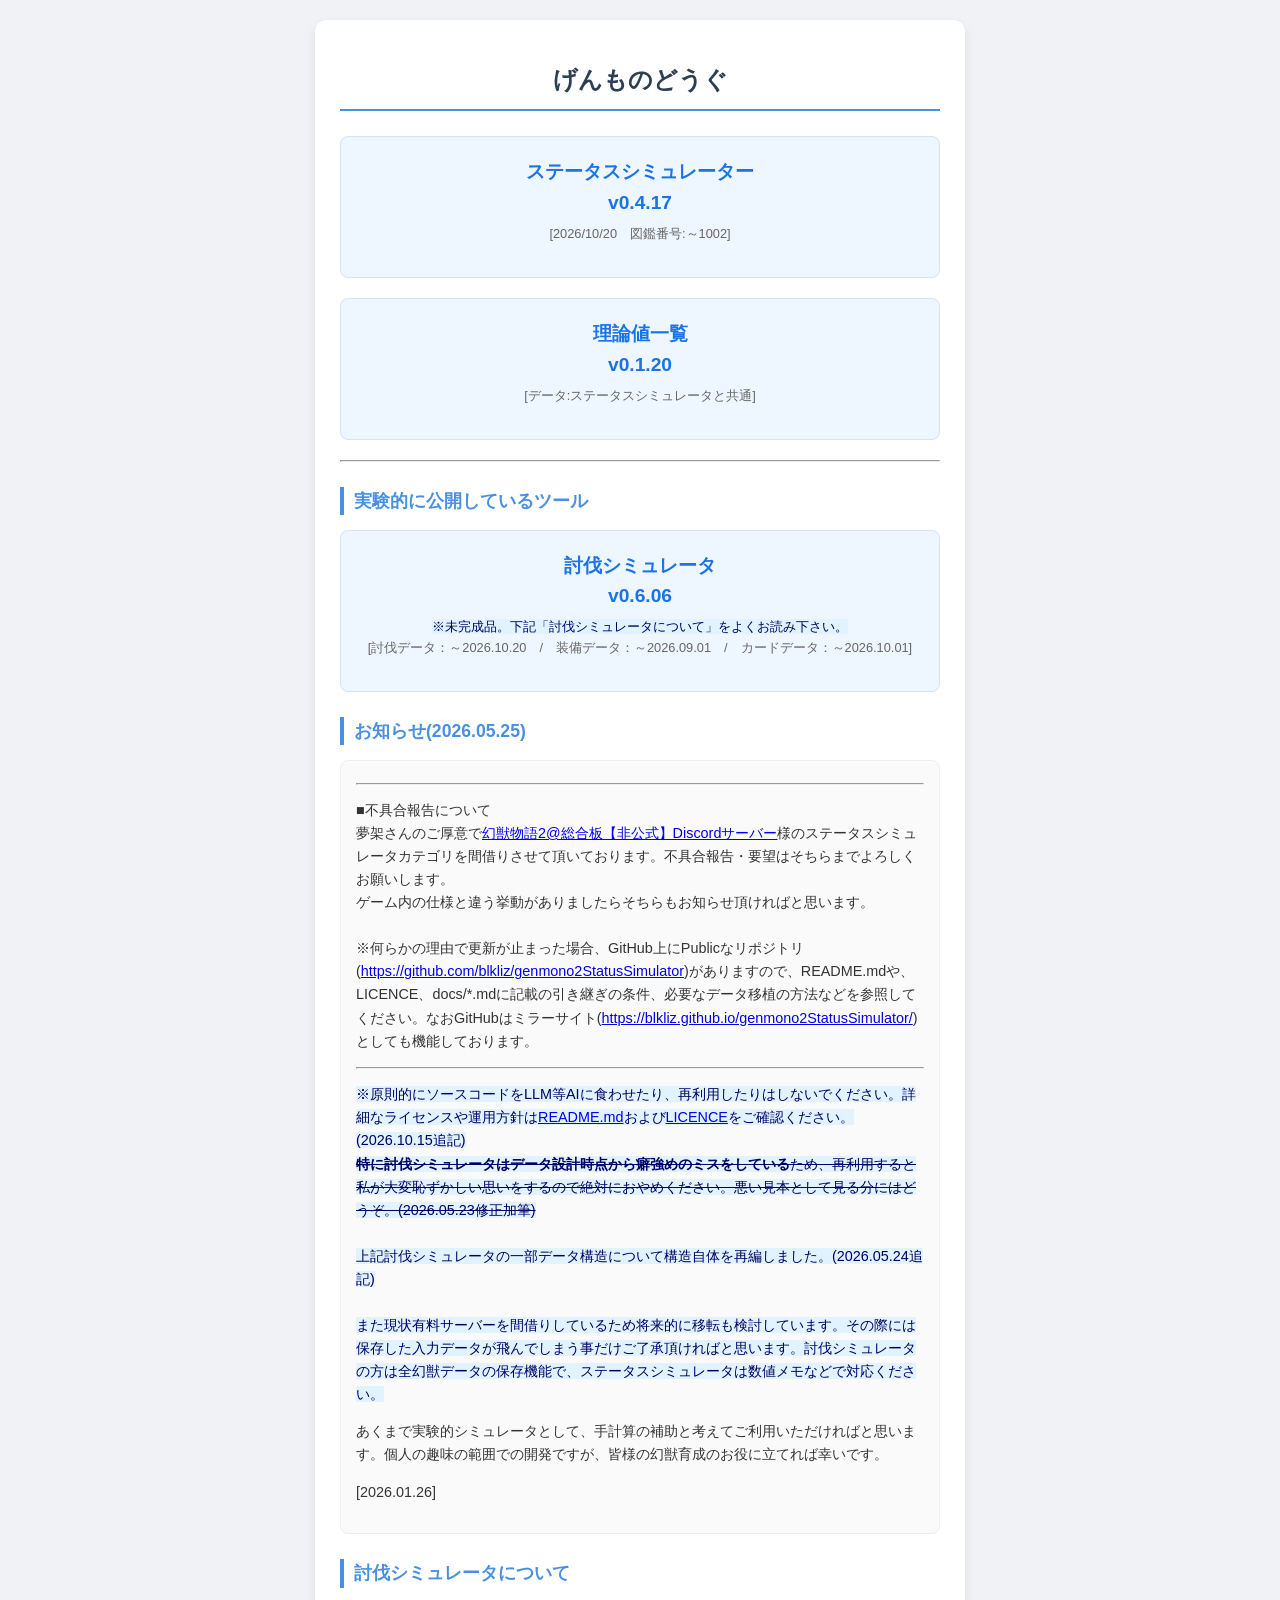
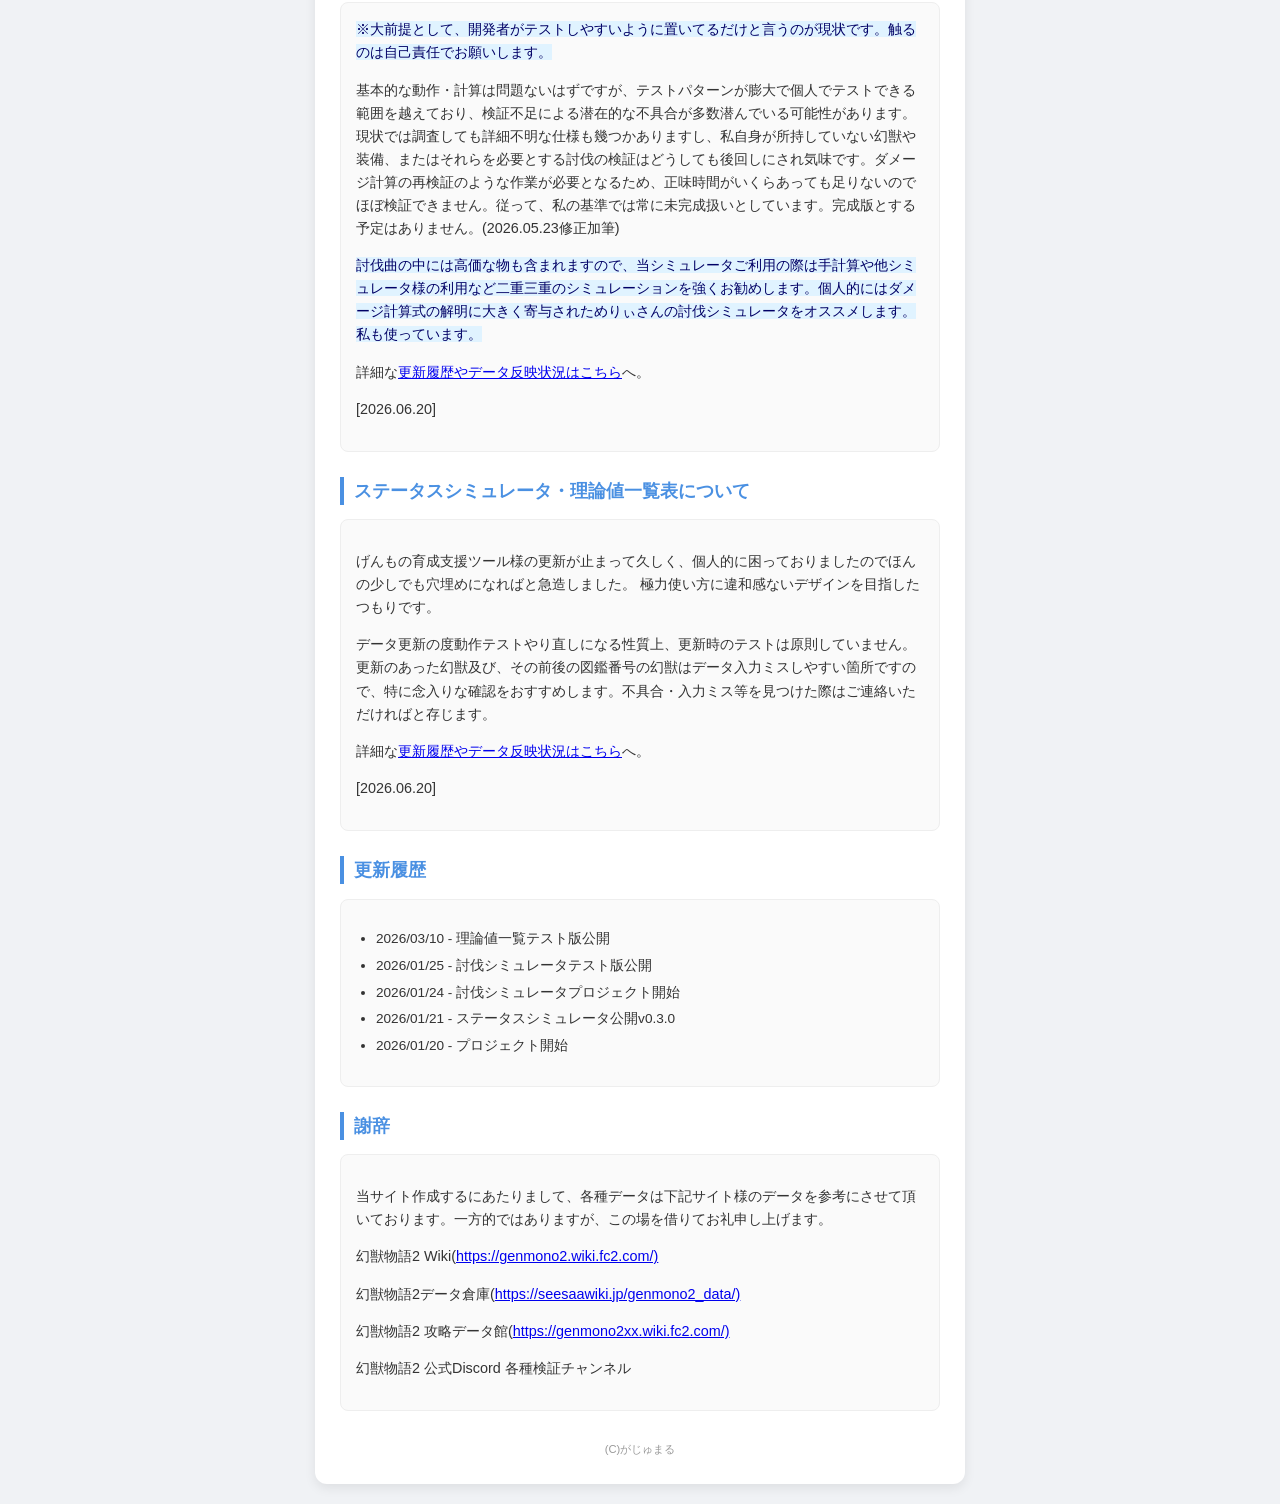
==== index.html @ 9fae09f5 "data: add イベント｢アイ・ノー・ハロウィン｣討伐データ追加" ====
<!DOCTYPE html>
<html lang="ja">
<head>
    <!-- Google tag (gtag.js) -->
<script async src="https://www.googletagmanager.com/gtag/js?id=G-ZKP8FL2ZBC"></script>
<script>
  window.dataLayer = window.dataLayer || [];
  function gtag(){dataLayer.push(arguments);}
  gtag('js', new Date());

  gtag('config', 'G-ZKP8FL2ZBC');
</script>
    <meta charset="UTF-8">
    <meta name="viewport" content="width=device-width, initial-scale=1.0">
    <title>げんものどうぐ</title>
    <style>
        body { font-family: 'Helvetica Neue', Arial, sans-serif; background-color: #f0f2f5; color: #333; margin: 0; padding: 20px; line-height: 1.6; }
        .container { max-width: 600px; margin: 0 auto; background: white; padding: 25px; border-radius: 12px; box-shadow: 0 4px 12px rgba(0,0,0,0.08); }
        h1 { font-size: 1.5rem; color: #2c3e50; text-align: center; margin-bottom: 25px; border-bottom: 2px solid #4a90e2; padding-bottom: 10px; }
        h2 { font-size: 1.1rem; color: #4a90e2; margin-top: 25px; border-left: 4px solid #4a90e2; padding-left: 10px; }
        
        .nav-card { background: #eef6ff; padding: 20px; border-radius: 8px; text-align: center; margin-bottom: 20px; border: 1px solid #d0e3ff; transition: 0.2s; }
        .nav-card:hover { background: #e1efff; transform: translateY(-2px); }
        .nav-link { font-size: 1.2rem; font-weight: bold; color: #1a73e8; text-decoration: none; display: block; }
        
        .info-box { background: #fafafa; border: 1px solid #eee; border-radius: 8px; padding: 15px; font-size: 0.9rem; margin-bottom: 20px; }
        
        .history-list { font-size: 0.85rem; padding-left: 20px; }
        .history-list li { margin-bottom: 5px; }

        table { width: 100%; border-collapse: collapse; font-size: 0.85rem; margin-top: 10px; }
        th, td { border: 1px solid #eee; padding: 8px; text-align: left; }
        th { background: #f8f9fa; }
        .status-badge { padding: 2px 6px; border-radius: 4px; font-size: 0.75rem; font-weight: bold; }
        .status-fixed { background: #e3f2fd; color: #1976d2; } /* 対応済 */
        .status-pending { background: #fff3e0; color: #ef6c00; } /* 未対応 */
        .status-warning { background: #e0f3ff; color: #000066; } /* 未対応 */


        footer { text-align: center; margin-top: 30px; font-size: 0.7rem; color: #999; }
    </style>


<!--
<script async src="https://pagead2.googlesyndication.com/pagead/js/adsbygoogle.js?client=ca-pub-4160264912778548"
     crossorigin="anonymous"></script>
-->
</head>
<body>

<div class="container">
    <h1>げんものどうぐ</h1>

    <div class="nav-card">
        <a href="StatusSimulator.html" class="nav-link">ステータスシミュレーター<br>v0.4.17</a>
        <p style="font-size: 0.8rem; color: #666; margin-top: 5px;">[2026/10/20　図鑑番号:～1002]</p>
    </div>


    <div class="nav-card">
        <a href="TheoryValues.html" class="nav-link">理論値一覧<br>v0.1.20</a>
        <p style="font-size: 0.8rem; color: #666; margin-top: 5px;">[データ:ステータスシミュレータと共通]</p>
    </div>

    <HR>
    <h2>実験的に公開しているツール</h2>

    <div class="nav-card">
        <a href="battle_Simulator.htm" class="nav-link">討伐シミュレータ<BR>v0.6.06</a>
        <p style="font-size: 0.8rem; color: #666; margin-top: 5px;"><span class="status-warning">※未完成品。下記「討伐シミュレータについて」をよくお読み下さい。</span>
<br>[討伐データ：～2026.10.20　/　装備データ：～2026.09.01　/　カードデータ：～2026.10.01]
</p>
    </div>

    <h2>お知らせ(2026.05.25)</h2>
    <div class="info-box">

<HR>
<p>■不具合報告について<BR>夢架さんのご厚意で<a href="https://discord.com/channels/981723755749453844/1464109122990641204">幻獣物語2@総合板【非公式】Discordサーバー</a>様のステータスシミュレータカテゴリを間借りさせて頂いております。不具合報告・要望はそちらまでよろしくお願いします。<br>
ゲーム内の仕様と違う挙動がありましたらそちらもお知らせ頂ければと思います。<br><br>
※何らかの理由で更新が止まった場合、GitHub上にPublicなリポジトリ(<a href="https://github.com/blkliz/genmono2StatusSimulator">https://github.com/blkliz/genmono2StatusSimulator</a>)がありますので、README.mdや、LICENCE、docs/*.mdに記載の引き継ぎの条件、必要なデータ移植の方法などを参照してください。なおGitHubはミラーサイト(<a href="https://blkliz.github.io/genmono2StatusSimulator/">https://blkliz.github.io/genmono2StatusSimulator/</a>)としても機能しております。
</p>
<HR>
<p><span class="status-warning">※原則的にソースコードをLLM等AIに食わせたり、再利用したりはしないでください。詳細なライセンスや運用方針は<a href="https://github.com/blkliz/genmono2StatusSimulator/blob/main/README.md">README.md</a>および<a href="https://github.com/blkliz/genmono2StatusSimulator/blob/main/LICENCE">LICENCE</a>をご確認ください。(2026.10.15追記)<br>
<s><B>特に討伐シミュレータはデータ設計時点から癖強めのミスをしている</B>ため、再利用すると私が大変恥ずかしい思いをするので絶対におやめください。悪い見本として見る分にはどうぞ。(2026.05.23修正加筆)</s><br><br>
上記討伐シミュレータの一部データ構造について構造自体を再編しました。(2026.05.24追記)<br><br>

<!--<s>また申し訳ないついでにそのうち広告も表示されるかもしれません。邪魔なようであれば極力小さくしたり追いやったりしてみますのでご容赦ください。</s><span class="status-warning">プレビューしたところ思った以上に広告が邪魔過ぎだったので、広告を出さない方向で運用できるようにしますが、-->また現状有料サーバーを間借りしているため将来的に移転も検討しています。その際には保存した入力データが飛んでしまう事だけご了承頂ければと思います。討伐シミュレータの方は全幻獣データの保存機能で、ステータスシミュレータは数値メモなどで対応ください。</span></p>
<p>
あくまで実験的シミュレータとして、手計算の補助と考えてご利用いただければと思います。個人の趣味の範囲での開発ですが、皆様の幻獣育成のお役に立てれば幸いです。</p>
<p>[2026.01.26]</p>
    </div>

    <h2>討伐シミュレータについて</h2>
    <div class="info-box">

<span class="status-warning">※大前提として、開発者がテストしやすいように置いてるだけと言うのが現状です。触るのは自己責任でお願いします。</span>
        <p>基本的な動作・計算は問題ないはずですが、テストパターンが膨大で個人でテストできる範囲を越えており、検証不足による潜在的な不具合が多数潜んでいる可能性があります。現状では調査しても詳細不明な仕様も幾つかありますし、私自身が所持していない幻獣や装備、またはそれらを必要とする討伐の検証はどうしても後回しにされ気味です。ダメージ計算の再検証のような作業が必要となるため、正味時間がいくらあっても足りないのでほぼ検証できません。従って、私の基準では常に未完成扱いとしています。完成版とする予定はありません。(2026.05.23修正加筆)</p>

<p><span class="status-warning">討伐曲の中には高価な物も含まれますので、当シミュレータご利用の際は手計算や他シミュレータ様の利用など二重三重のシミュレーションを強くお勧めします。個人的にはダメージ計算式の解明に大きく寄与されためりぃさんの討伐シミュレータをオススメします。私も使っています。</span></p>

<p>
詳細な<a href="about_bs.html">更新履歴やデータ反映状況はこちら</a>へ。</p>


        <p>[2026.06.20]</p>

    </div>

    <h2>ステータスシミュレータ・理論値一覧表について</h2>
    <div class="info-box">

<p>
げんもの育成支援ツール様の更新が止まって久しく、個人的に困っておりましたのでほんの少しでも穴埋めになればと急造しました。
極力使い方に違和感ないデザインを目指したつもりです。</p>
<p>
データ更新の度動作テストやり直しになる性質上、更新時のテストは原則していません。更新のあった幻獣及び、その前後の図鑑番号の幻獣はデータ入力ミスしやすい箇所ですので、特に念入りな確認をおすすめします。不具合・入力ミス等を見つけた際はご連絡いただければと存じます。
</p>
<p>詳細な<a href="about_ss.html">更新履歴やデータ反映状況はこちら</a>へ。</p>
<p>[2026.06.20]</p>

</div>


    <h2>更新履歴</h2>
    <div class="info-box">
        <ul class="history-list">
            <li>2026/03/10 - 理論値一覧テスト版公開</li>
            <li>2026/01/25 - 討伐シミュレータテスト版公開</li>
            <li>2026/01/24 - 討伐シミュレータプロジェクト開始</li>
            <li>2026/01/21 - ステータスシミュレータ公開v0.3.0 </li>
            <li>2026/01/20 - プロジェクト開始</li>
        </ul>
    </div>



    <h2>謝辞</h2>
     <div class="info-box">
        <p>当サイト作成するにあたりまして、各種データは下記サイト様のデータを参考にさせて頂いております。一方的ではありますが、この場を借りてお礼申し上げます。</p>
<p>幻獣物語2 Wiki(<a href="https://genmono2.wiki.fc2.com/">https://genmono2.wiki.fc2.com/)</a></p>

<p>幻獣物語2データ倉庫(<a href="https://seesaawiki.jp/genmono2_data/">https://seesaawiki.jp/genmono2_data/)</a></p>

<p>幻獣物語2 攻略データ館(<a href="https://genmono2xx.wiki.fc2.com/">https://genmono2xx.wiki.fc2.com/)</a></p>


<p>幻獣物語2 公式Discord 各種検証チャンネル</p>

    </div>


    <footer>
        (C)がじゅまる <!--/ <a href="privacy.html">プライバシーポリシー</a>-->
<!--
<script async src="https://pagead2.googlesyndication.com/pagead/js/adsbygoogle.js?client=ca-pub-4160264912778548"
     crossorigin="anonymous"></script>
-->
<!-- シミュレータ用 -->
<!--
<ins class="adsbygoogle"
     style="display:inline-block;width:728px;height:90px"
     data-ad-client="ca-pub-4160264912778548"
     data-ad-slot="8278182248"></ins>
<script>
     (adsbygoogle = window.adsbygoogle || []).push({});
</script>
-->
    </footer>
</div>

</body>
</html>
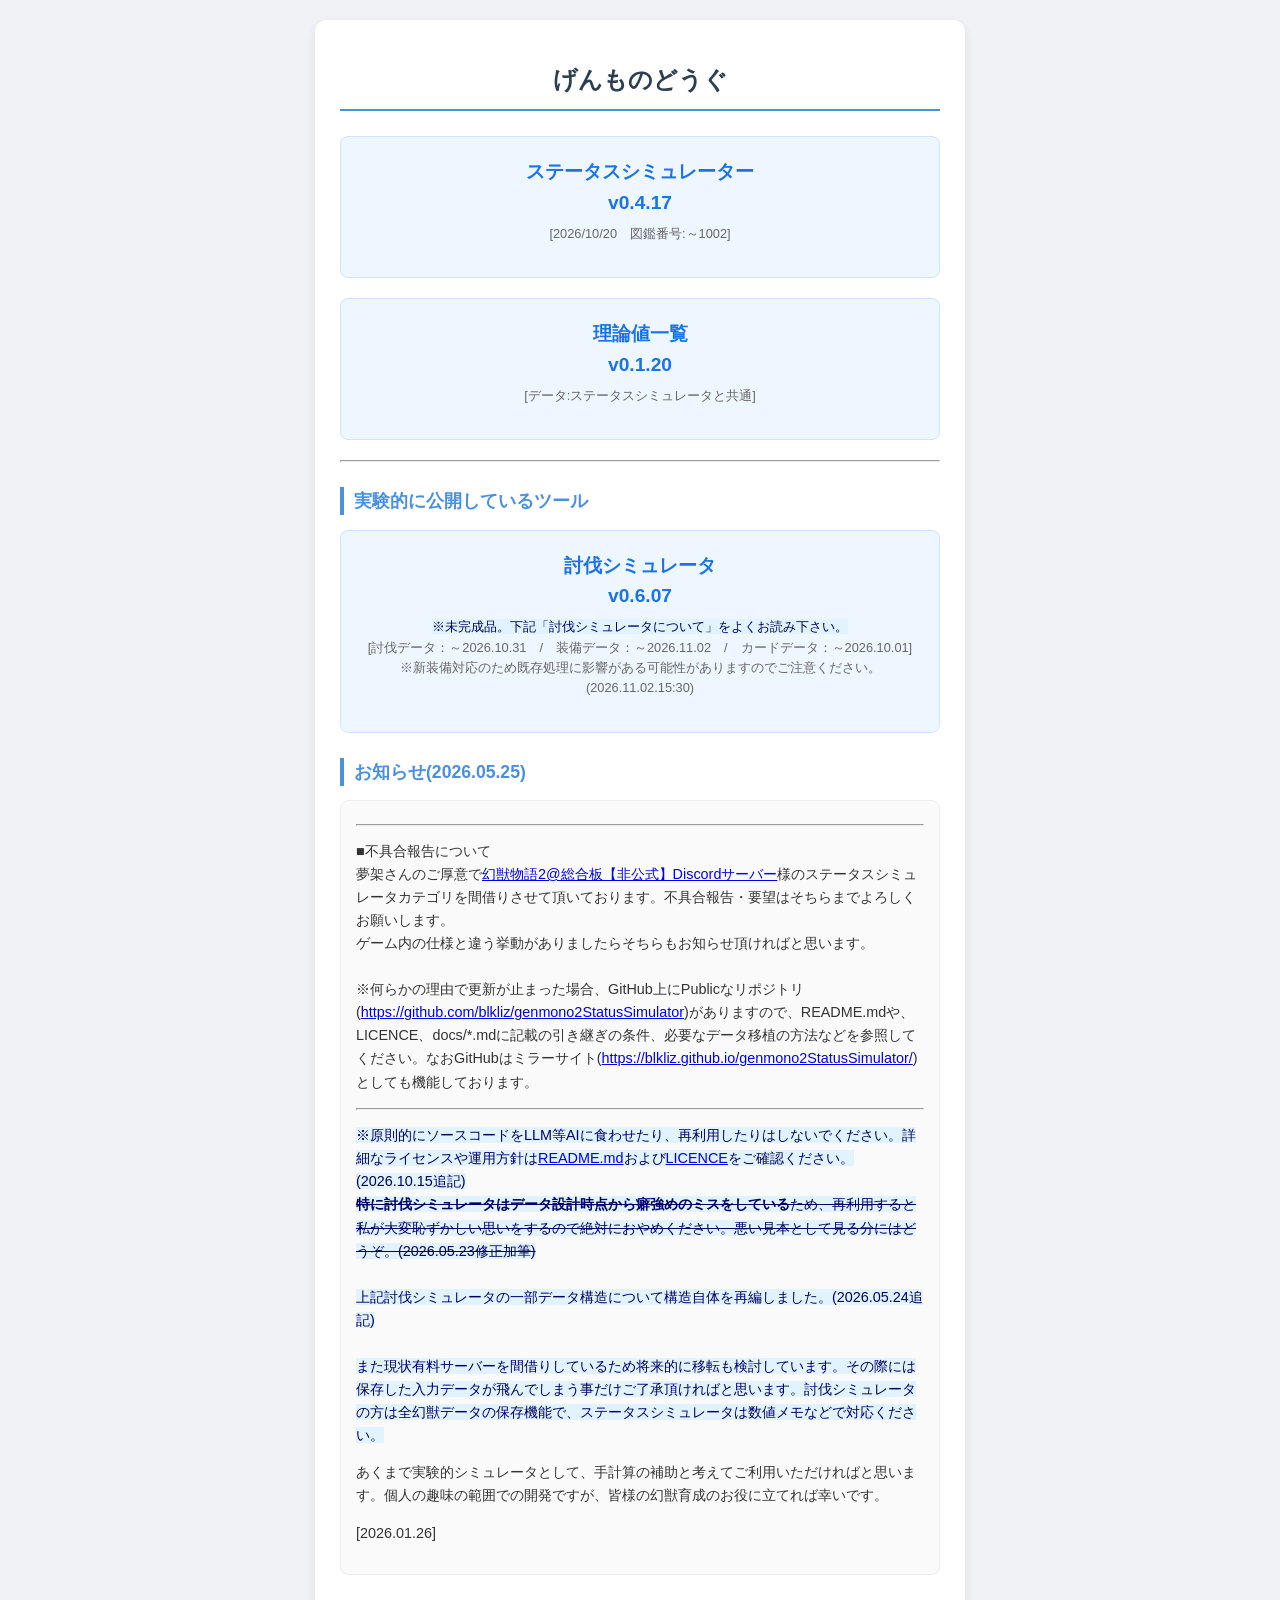
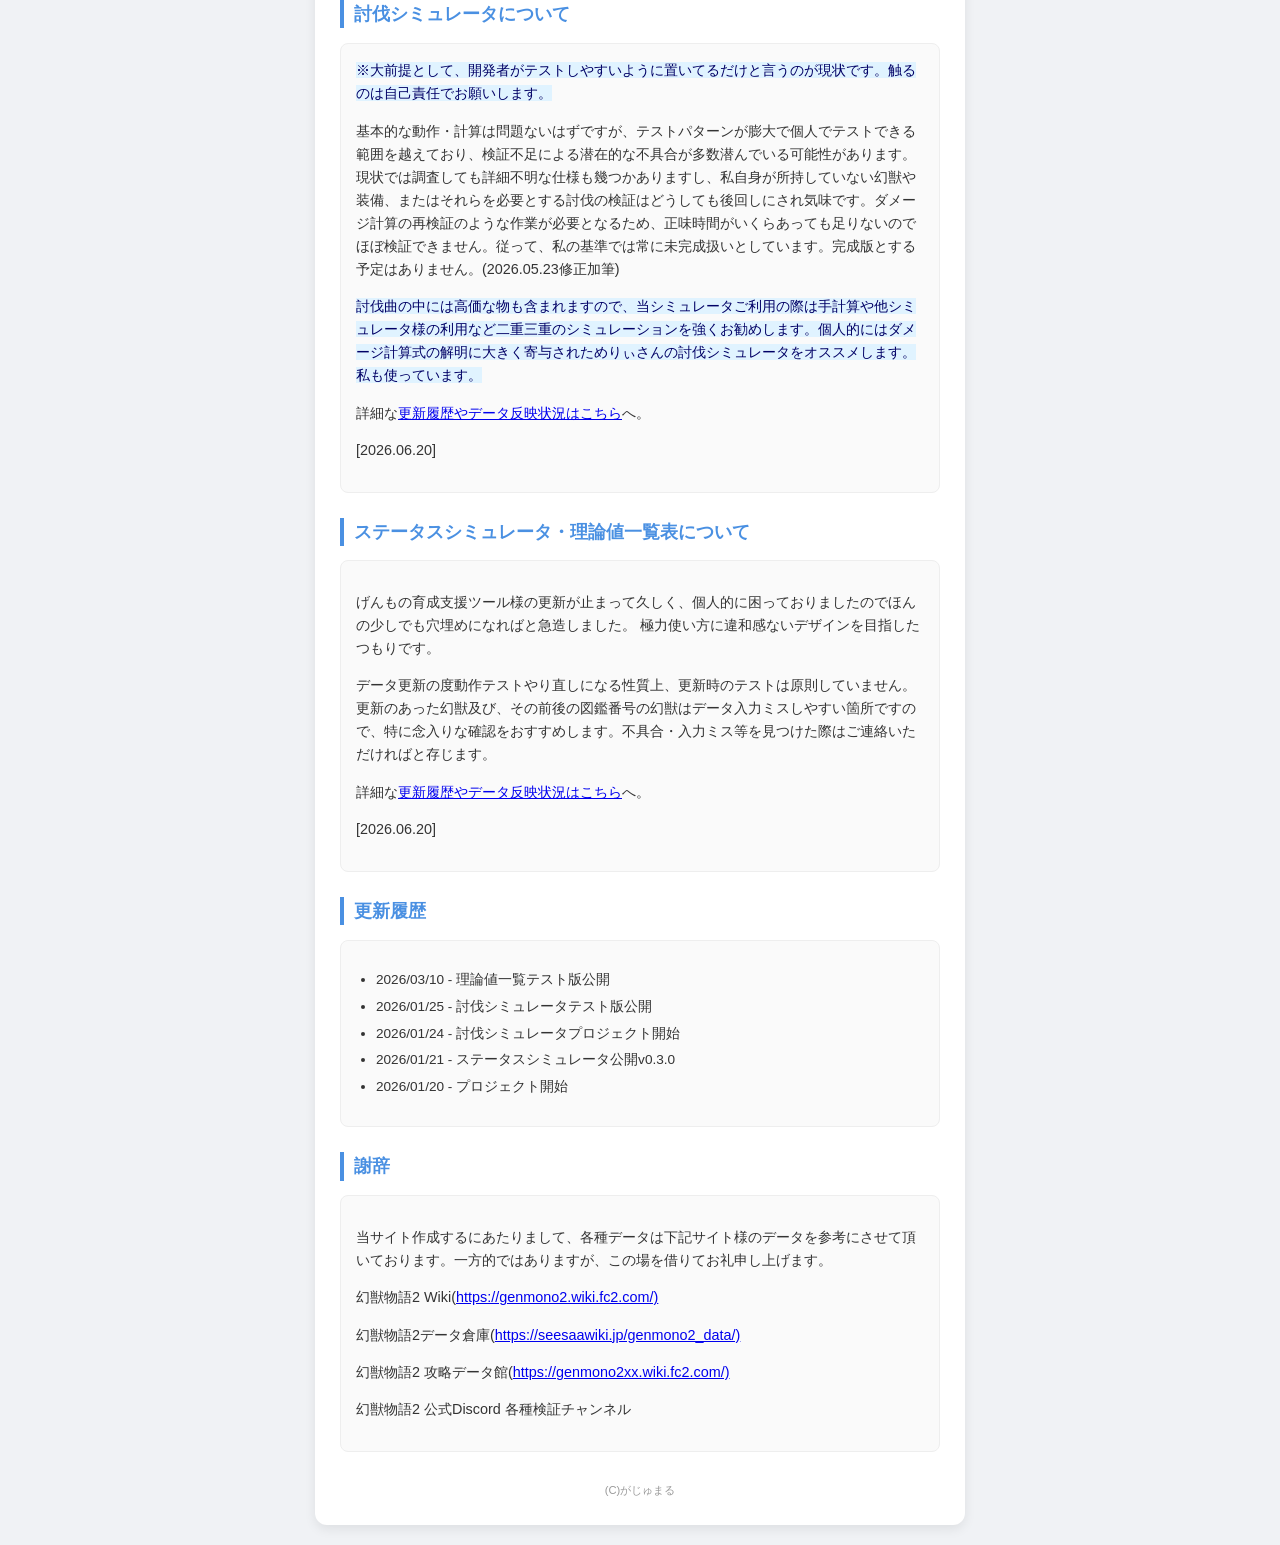
==== commit d9d4357e: "fix: 澪標アビリティ追加によるロジック修正。 アイ・ノー・ハロウィン過去イベント化。 防具澪猛の揺飾追加。" ====
--- a/index.html
+++ b/index.html
@@ -66,9 +66,10 @@
     <h2>実験的に公開しているツール</h2>
 
     <div class="nav-card">
-        <a href="battle_Simulator.htm" class="nav-link">討伐シミュレータ<BR>v0.6.06</a>
+        <a href="battle_Simulator.htm" class="nav-link">討伐シミュレータ<BR>v0.6.07</a>
         <p style="font-size: 0.8rem; color: #666; margin-top: 5px;"><span class="status-warning">※未完成品。下記「討伐シミュレータについて」をよくお読み下さい。</span>
-<br>[討伐データ：～2026.10.20　/　装備データ：～2026.09.01　/　カードデータ：～2026.10.01]
+<br>[討伐データ：～2026.10.31　/　装備データ：～2026.11.02　/　カードデータ：～2026.10.01]<br>
+※新装備対応のため既存処理に影響がある可能性がありますのでご注意ください。(2026.11.02.15:30)
 </p>
     </div>
 
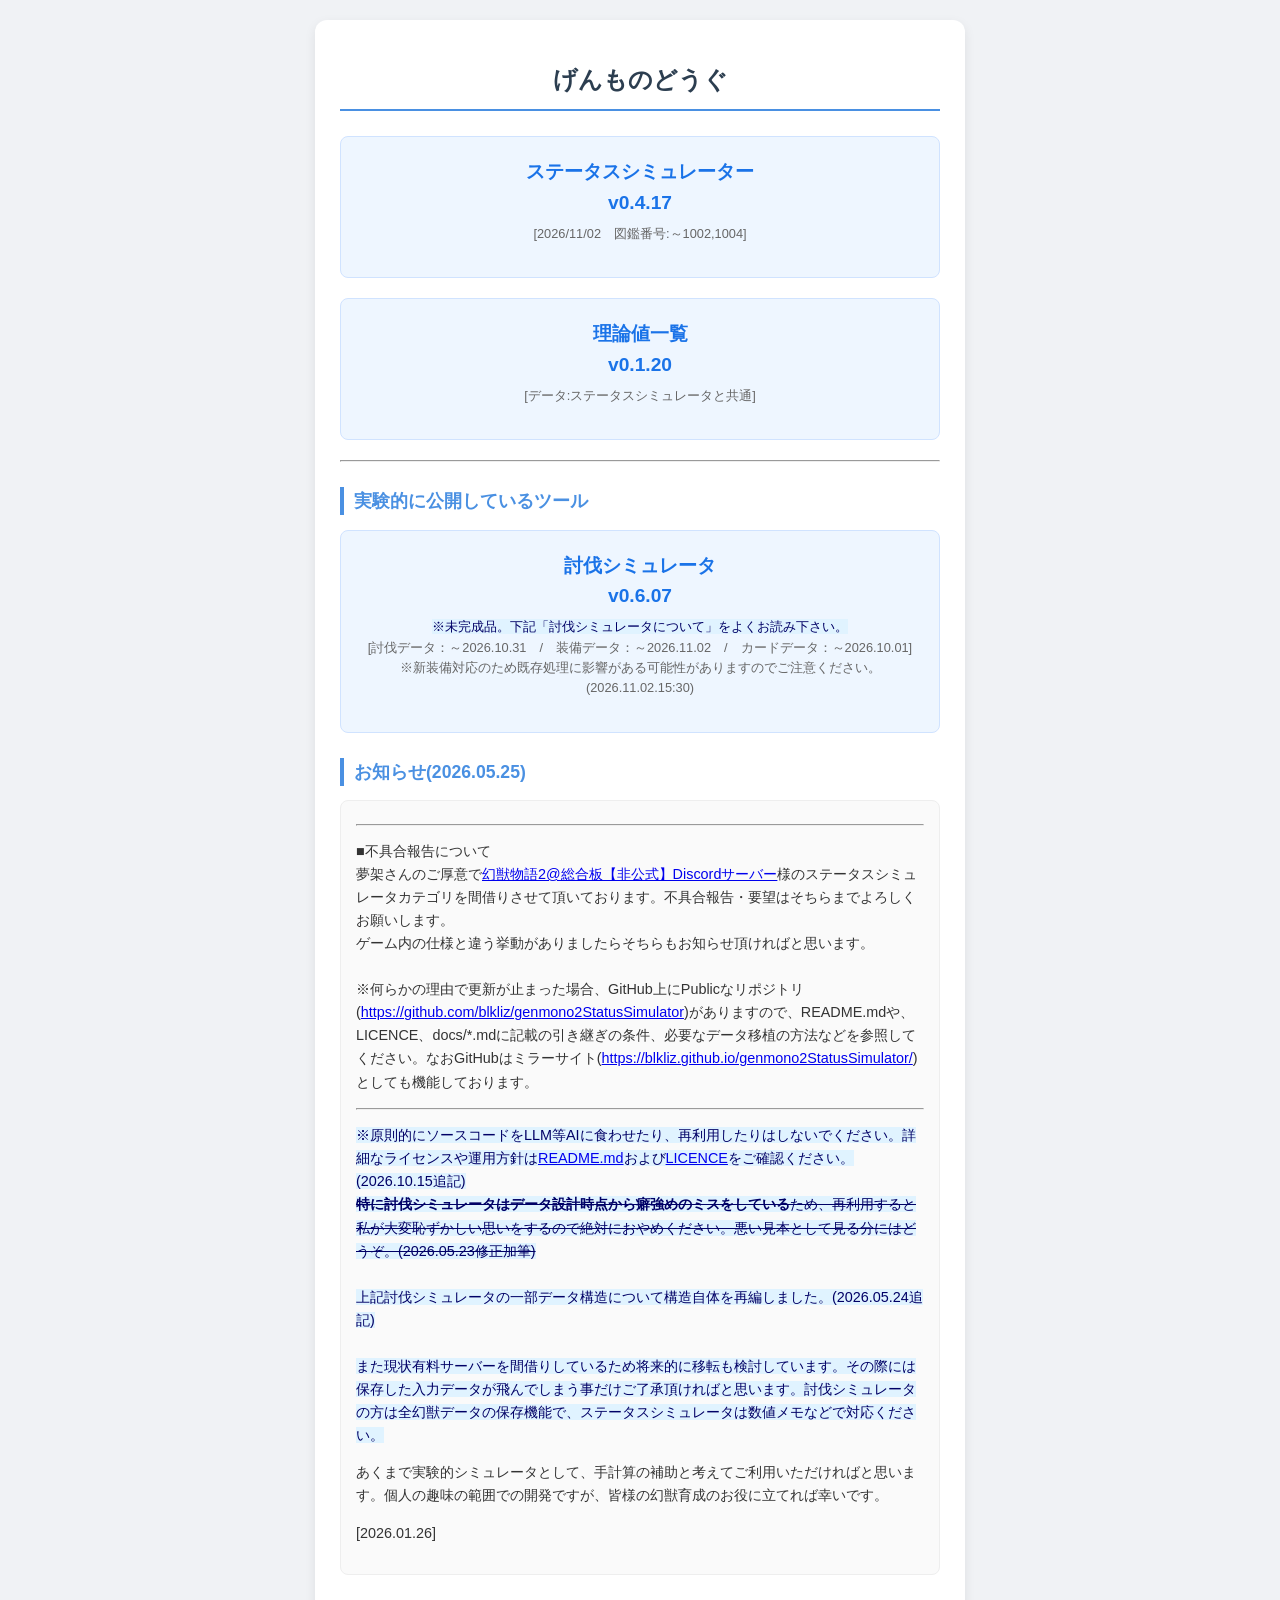
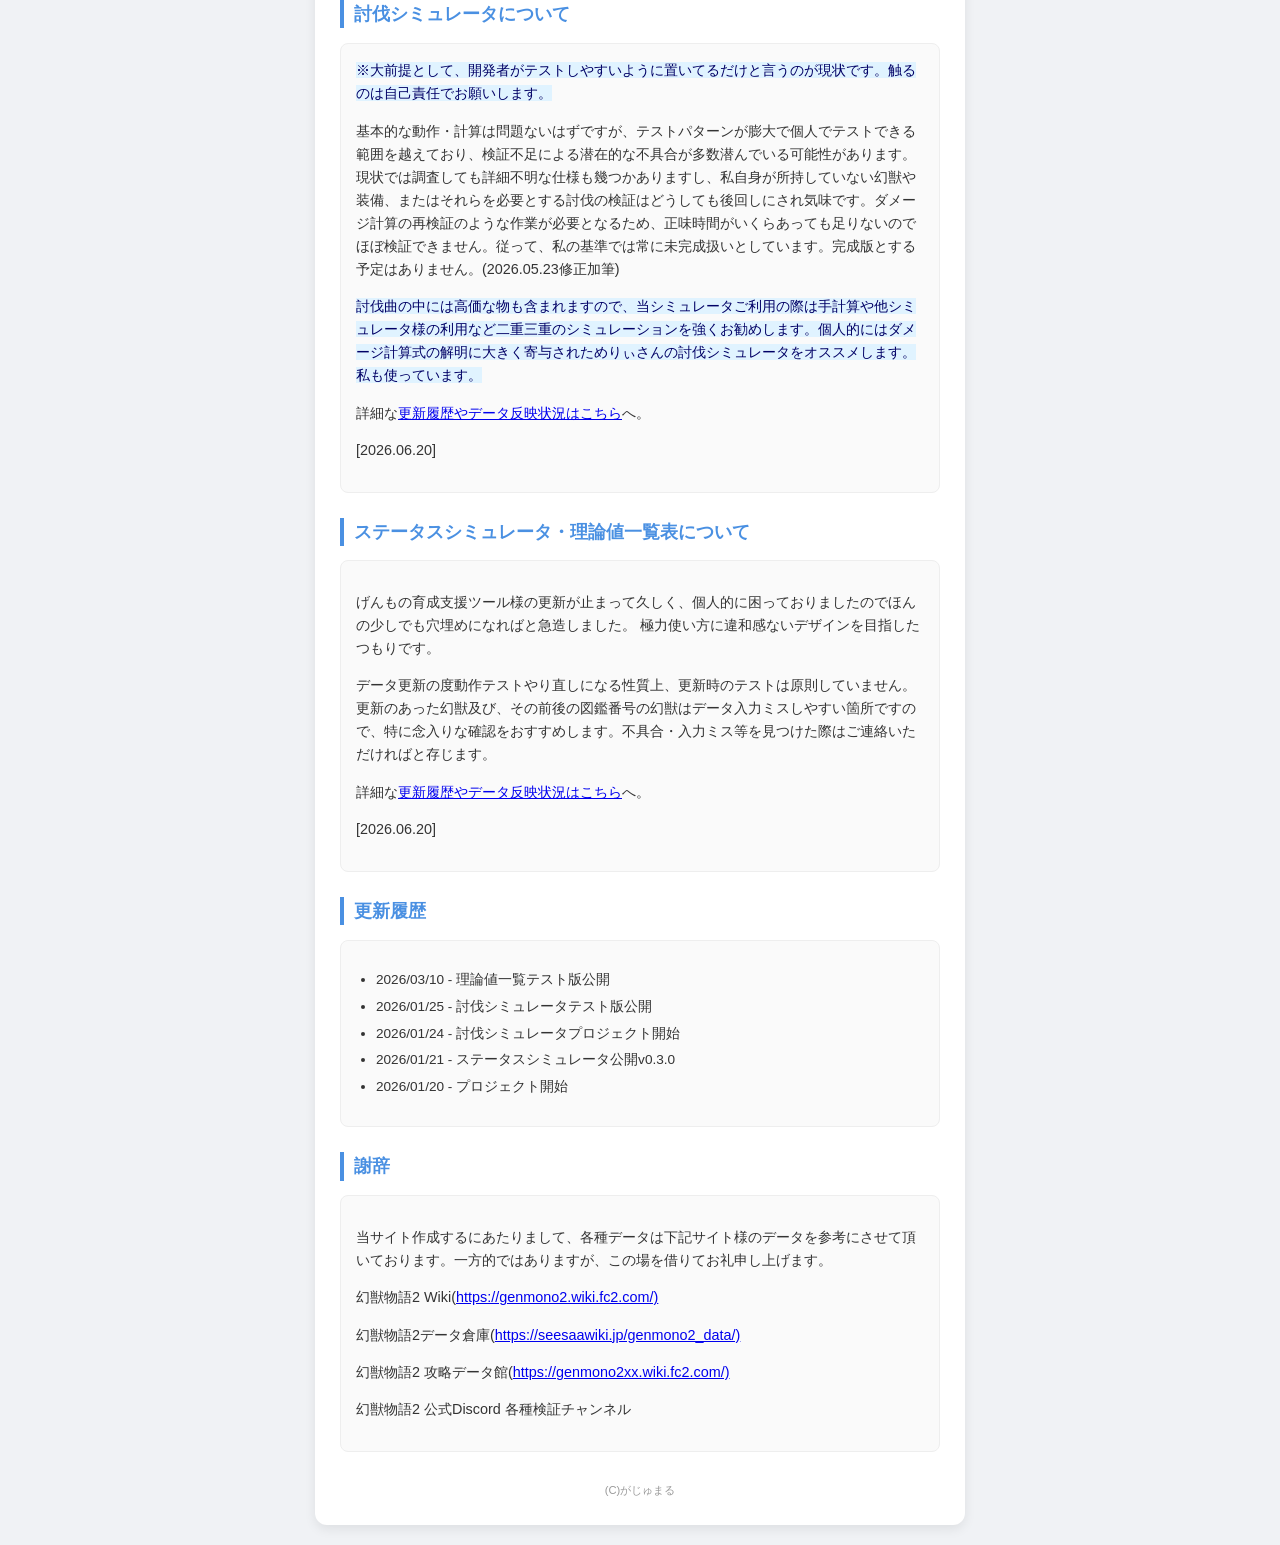
==== commit bf6da104: "data: add メタトロン追加" ====
--- a/index.html
+++ b/index.html
@@ -53,7 +53,7 @@
 
     <div class="nav-card">
         <a href="StatusSimulator.html" class="nav-link">ステータスシミュレーター<br>v0.4.17</a>
-        <p style="font-size: 0.8rem; color: #666; margin-top: 5px;">[2026/10/20　図鑑番号:～1002]</p>
+        <p style="font-size: 0.8rem; color: #666; margin-top: 5px;">[2026/11/02　図鑑番号:～1002,1004]</p>
     </div>
 
 
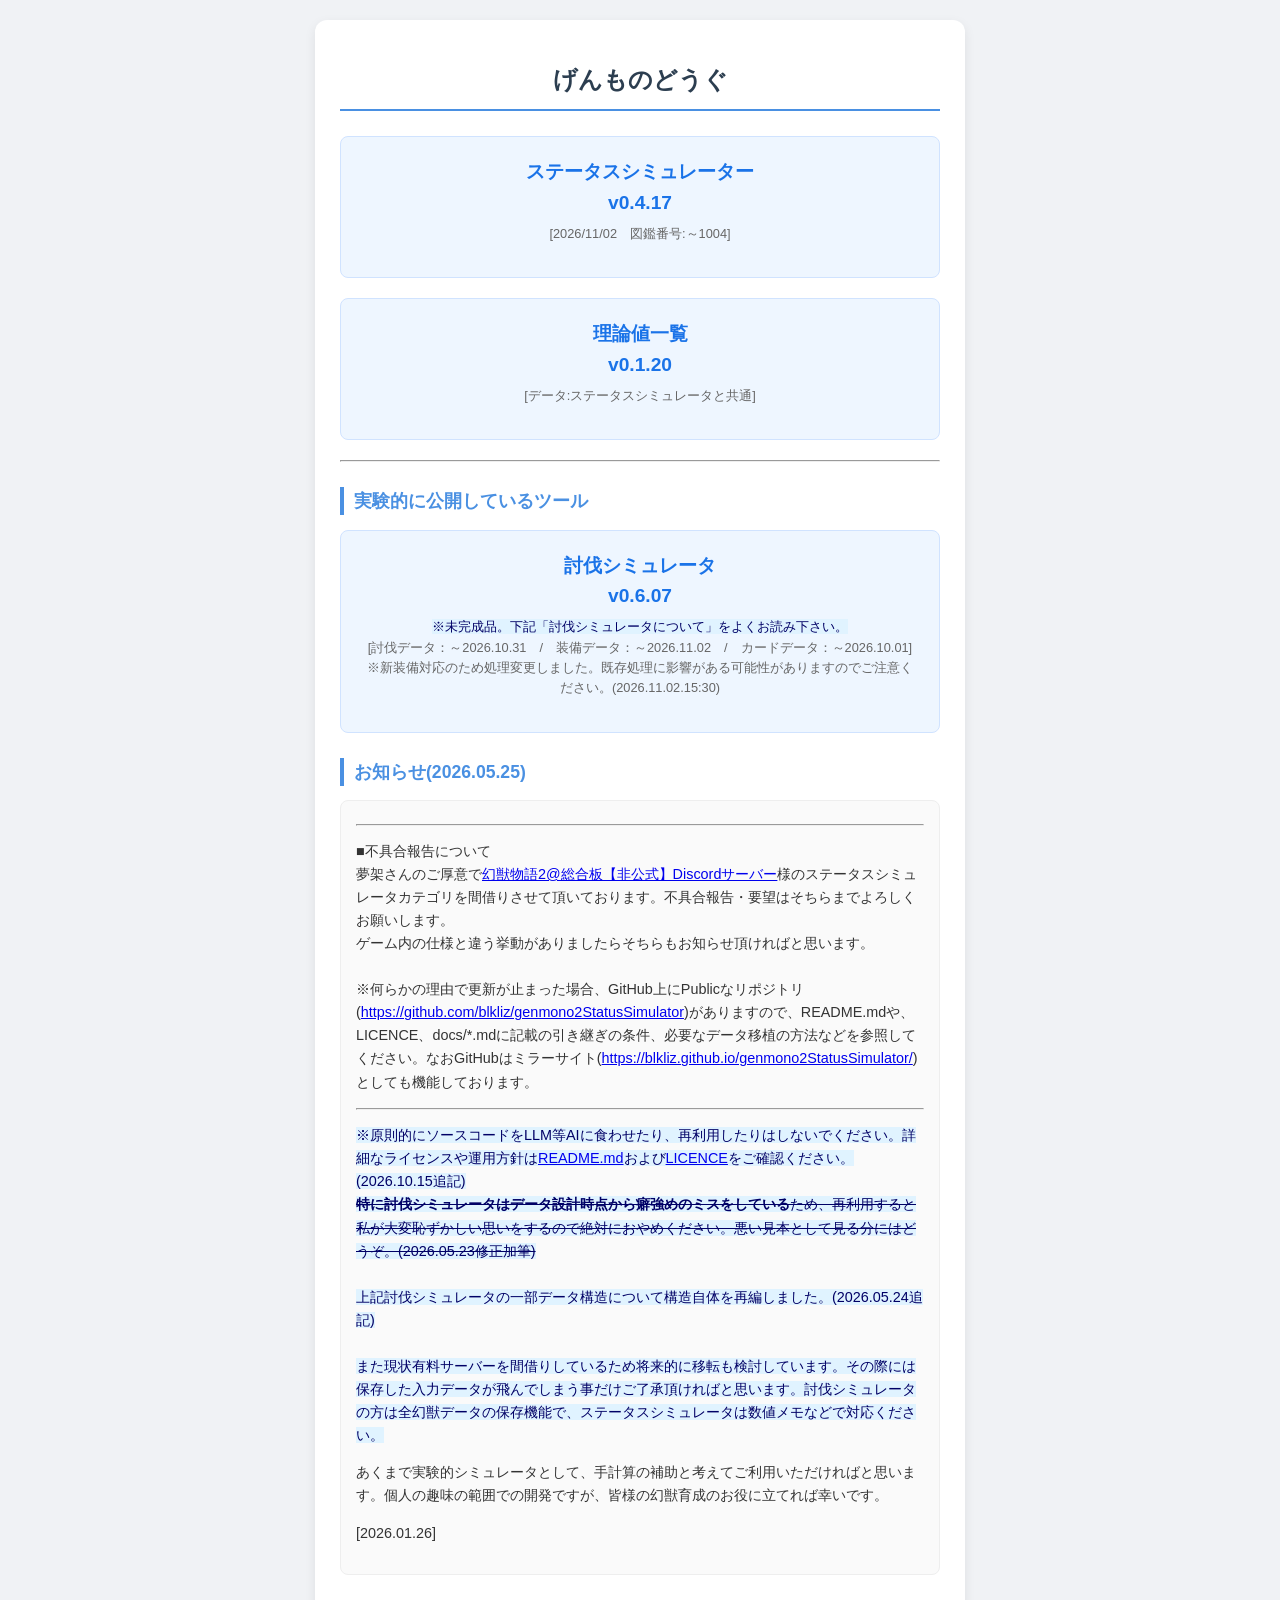
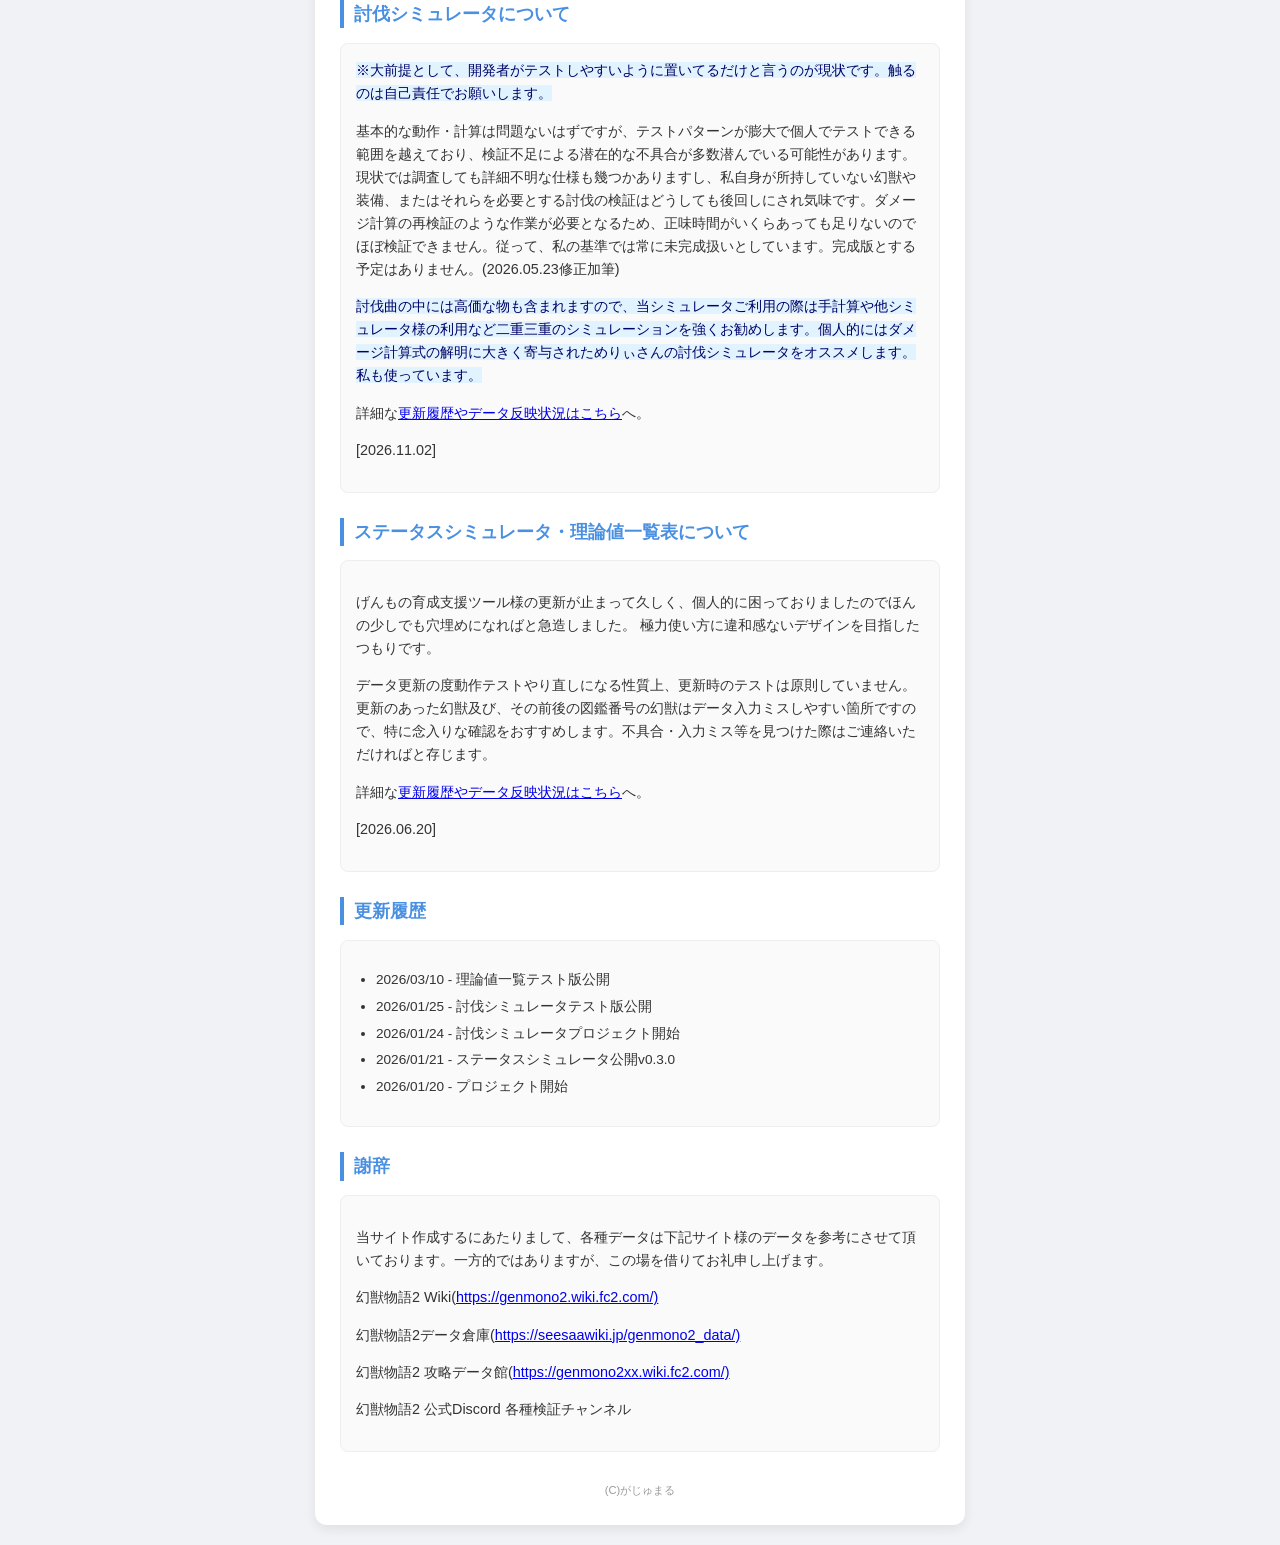
==== commit bd32f23e: "data: add 夜刀神" ====
--- a/index.html
+++ b/index.html
@@ -53,7 +53,7 @@
 
     <div class="nav-card">
         <a href="StatusSimulator.html" class="nav-link">ステータスシミュレーター<br>v0.4.17</a>
-        <p style="font-size: 0.8rem; color: #666; margin-top: 5px;">[2026/11/02　図鑑番号:～1002,1004]</p>
+        <p style="font-size: 0.8rem; color: #666; margin-top: 5px;">[2026/11/02　図鑑番号:～1004]</p>
     </div>
 
 
@@ -69,7 +69,7 @@
         <a href="battle_Simulator.htm" class="nav-link">討伐シミュレータ<BR>v0.6.07</a>
         <p style="font-size: 0.8rem; color: #666; margin-top: 5px;"><span class="status-warning">※未完成品。下記「討伐シミュレータについて」をよくお読み下さい。</span>
 <br>[討伐データ：～2026.10.31　/　装備データ：～2026.11.02　/　カードデータ：～2026.10.01]<br>
-※新装備対応のため既存処理に影響がある可能性がありますのでご注意ください。(2026.11.02.15:30)
+※新装備対応のため処理変更しました。既存処理に影響がある可能性がありますのでご注意ください。(2026.11.02.15:30)
 </p>
     </div>
 
@@ -104,7 +104,7 @@
 詳細な<a href="about_bs.html">更新履歴やデータ反映状況はこちら</a>へ。</p>
 
 
-        <p>[2026.06.20]</p>
+        <p>[2026.11.02]</p>
 
     </div>
 
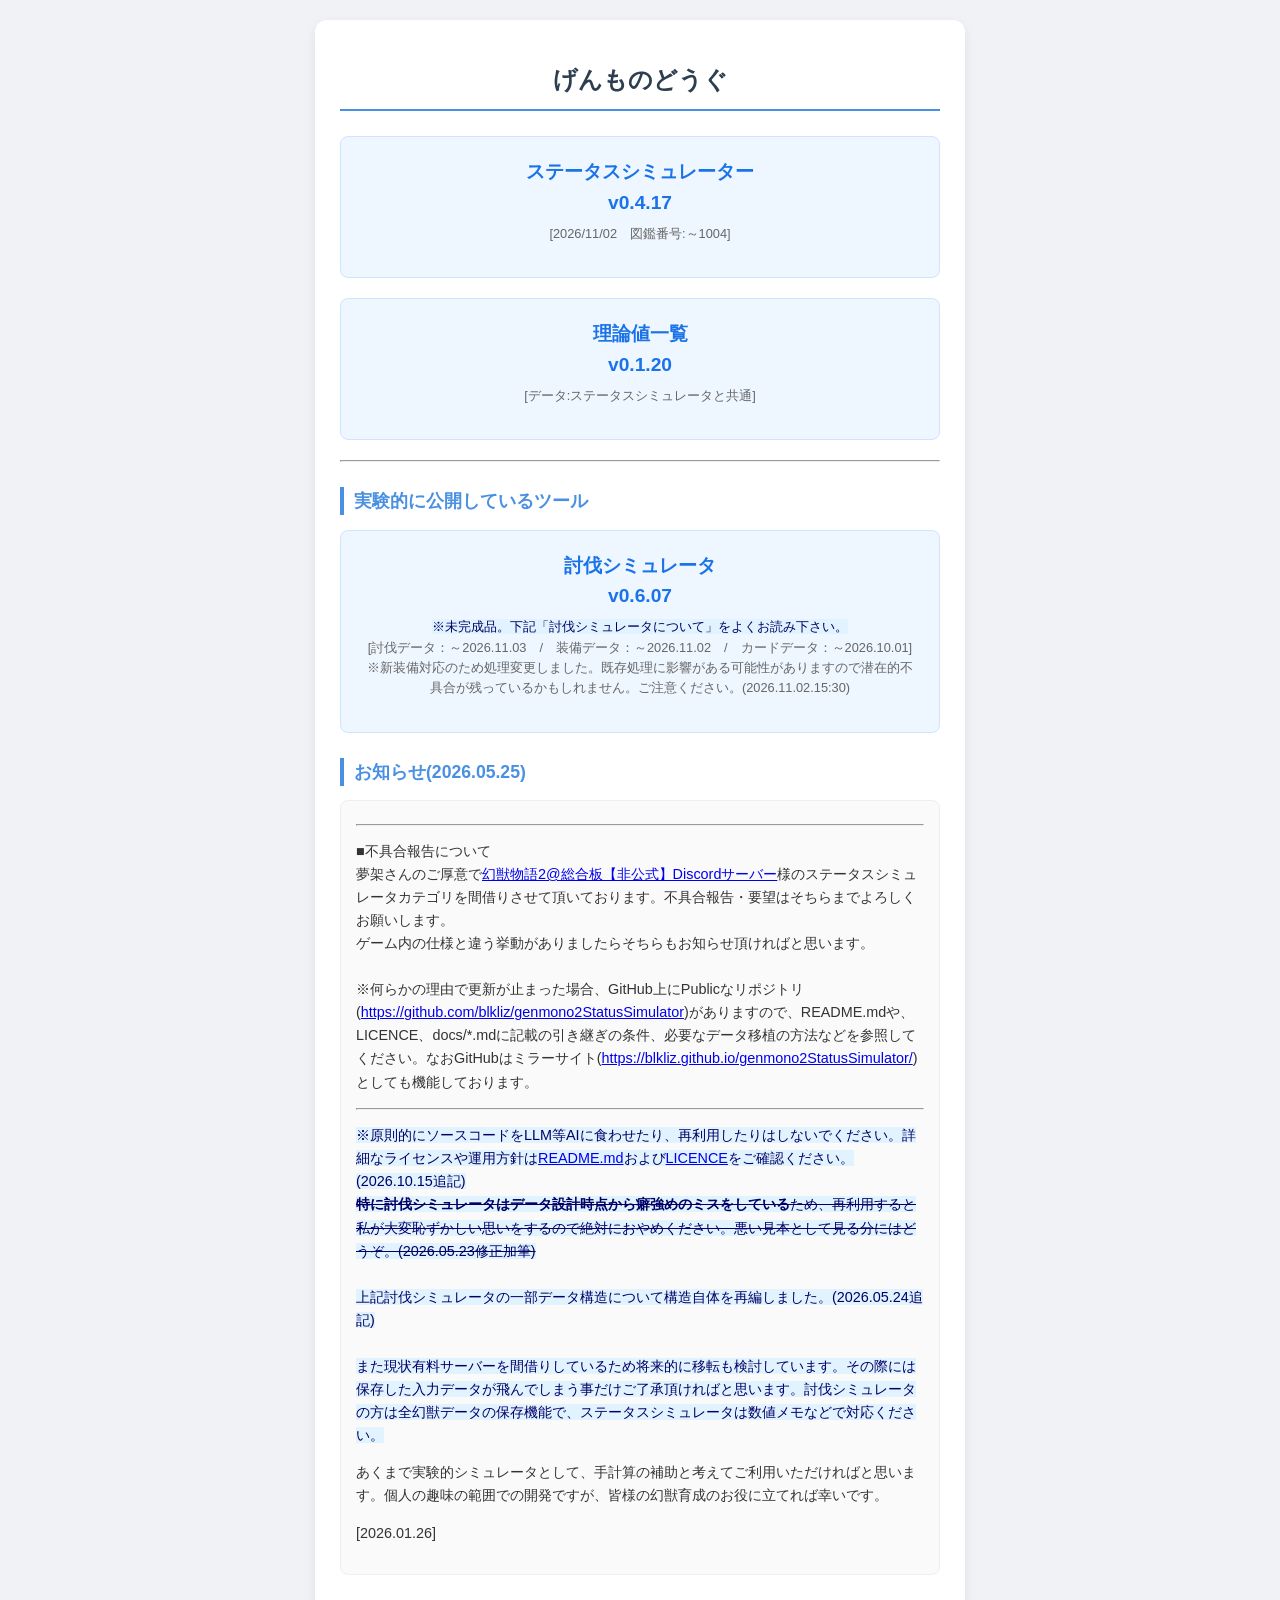
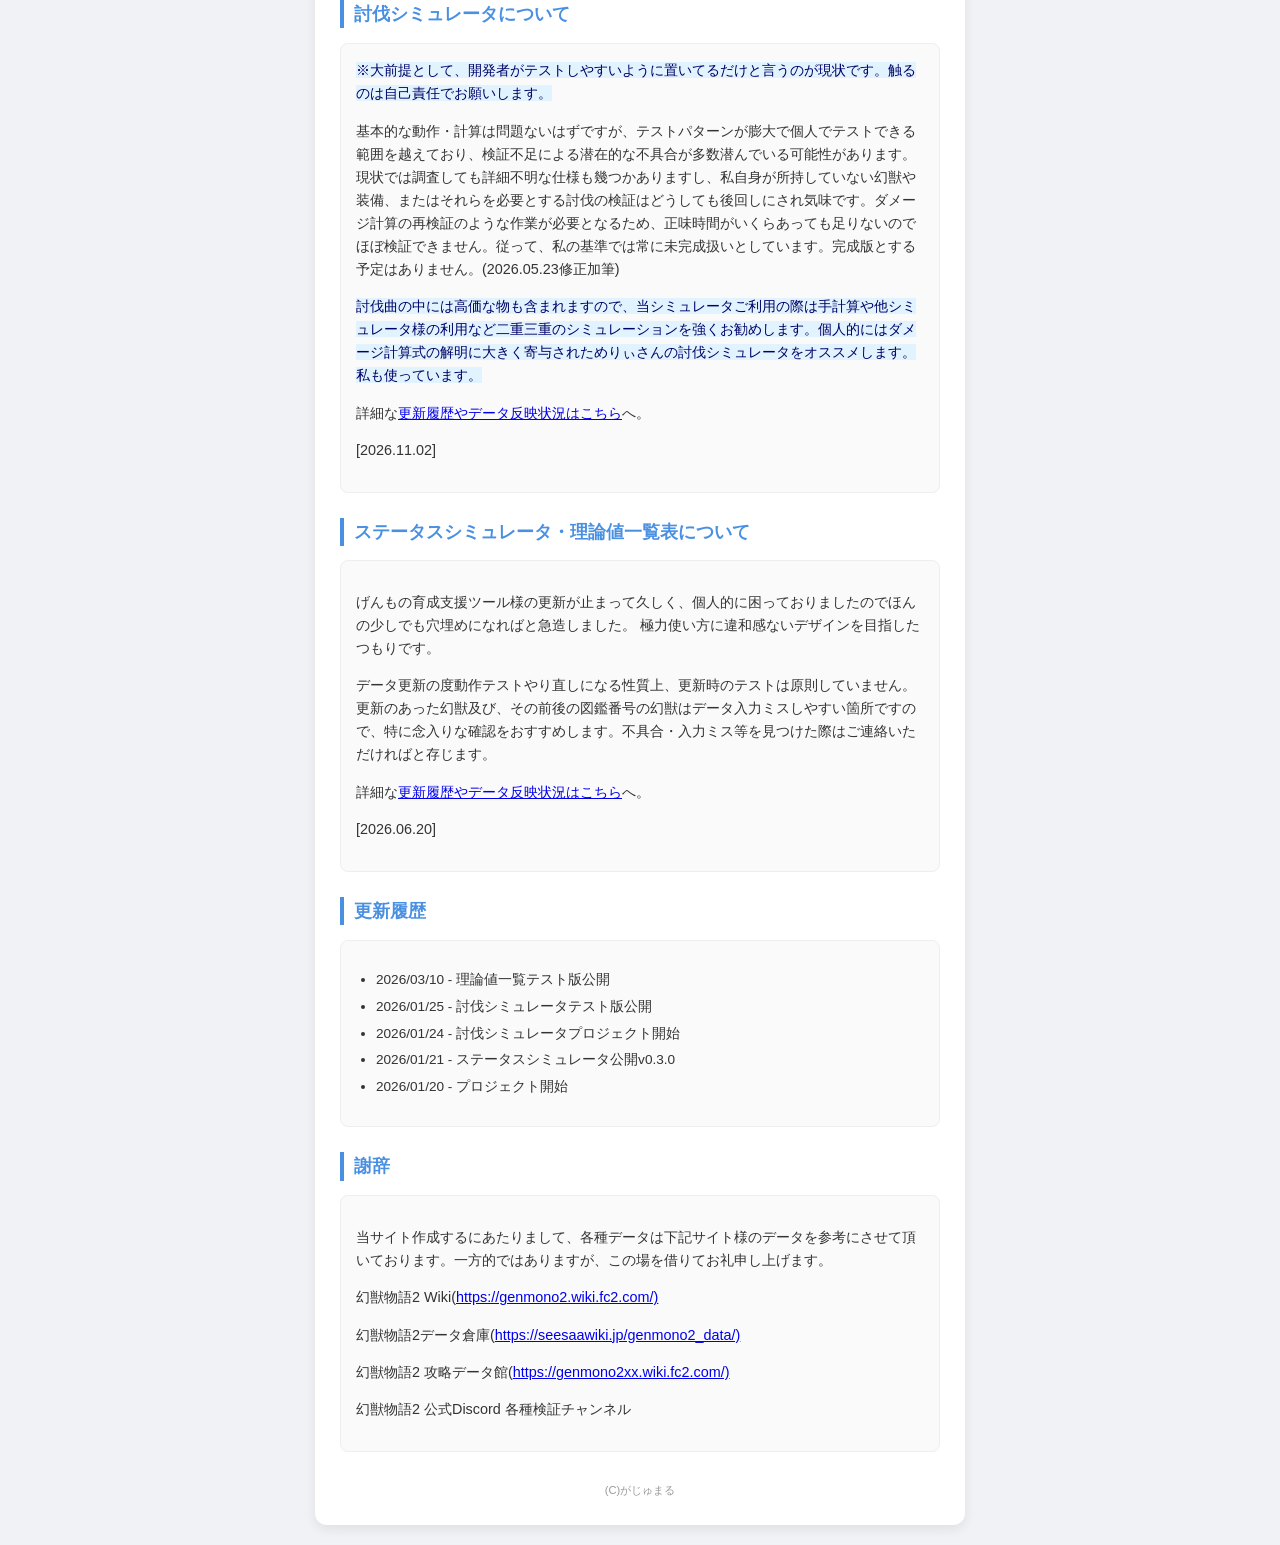
==== commit 54062cf8: "data: add 黒魔女と魔法で大掃除（2026年）討伐曲" ====
--- a/index.html
+++ b/index.html
@@ -68,8 +68,8 @@
     <div class="nav-card">
         <a href="battle_Simulator.htm" class="nav-link">討伐シミュレータ<BR>v0.6.07</a>
         <p style="font-size: 0.8rem; color: #666; margin-top: 5px;"><span class="status-warning">※未完成品。下記「討伐シミュレータについて」をよくお読み下さい。</span>
-<br>[討伐データ：～2026.10.31　/　装備データ：～2026.11.02　/　カードデータ：～2026.10.01]<br>
-※新装備対応のため処理変更しました。既存処理に影響がある可能性がありますのでご注意ください。(2026.11.02.15:30)
+<br>[討伐データ：～2026.11.03　/　装備データ：～2026.11.02　/　カードデータ：～2026.10.01]<br>
+※新装備対応のため処理変更しました。既存処理に影響がある可能性がありますので潜在的不具合が残っているかもしれません。ご注意ください。(2026.11.02.15:30)
 </p>
     </div>
 
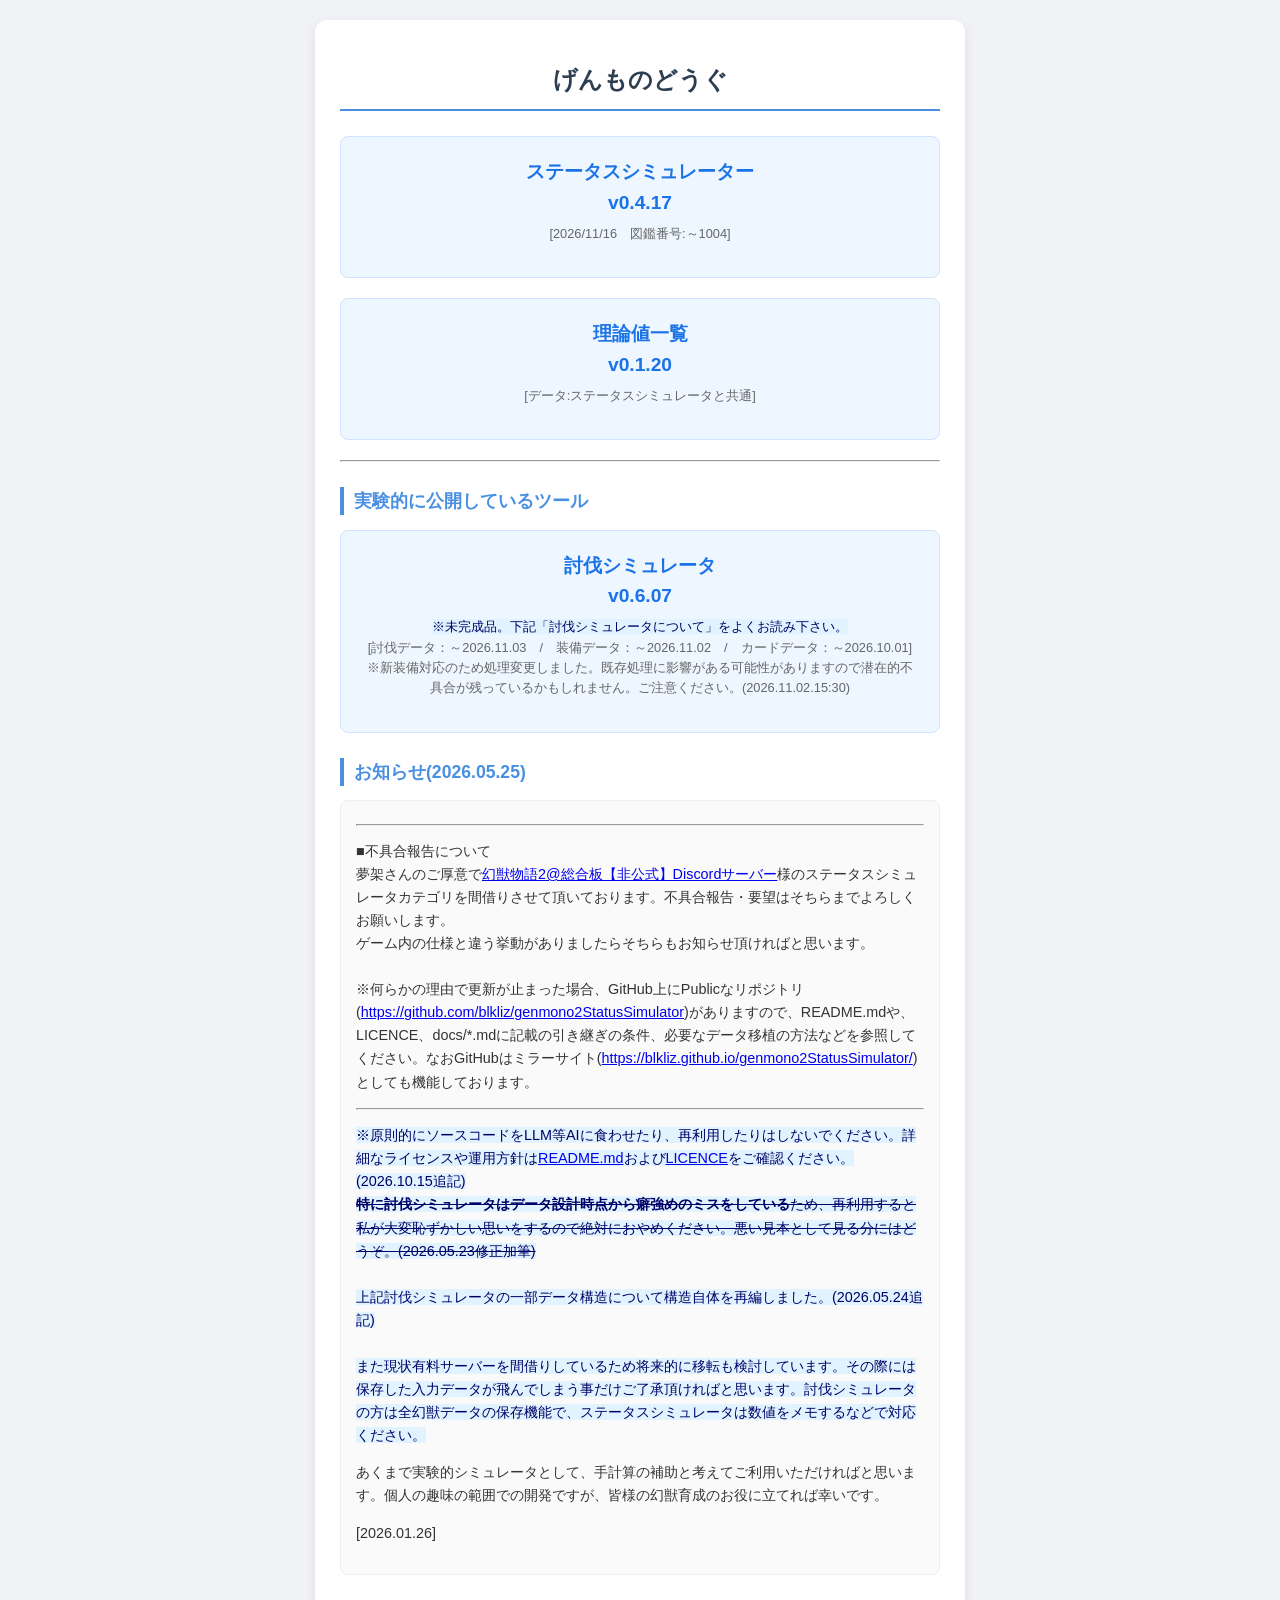
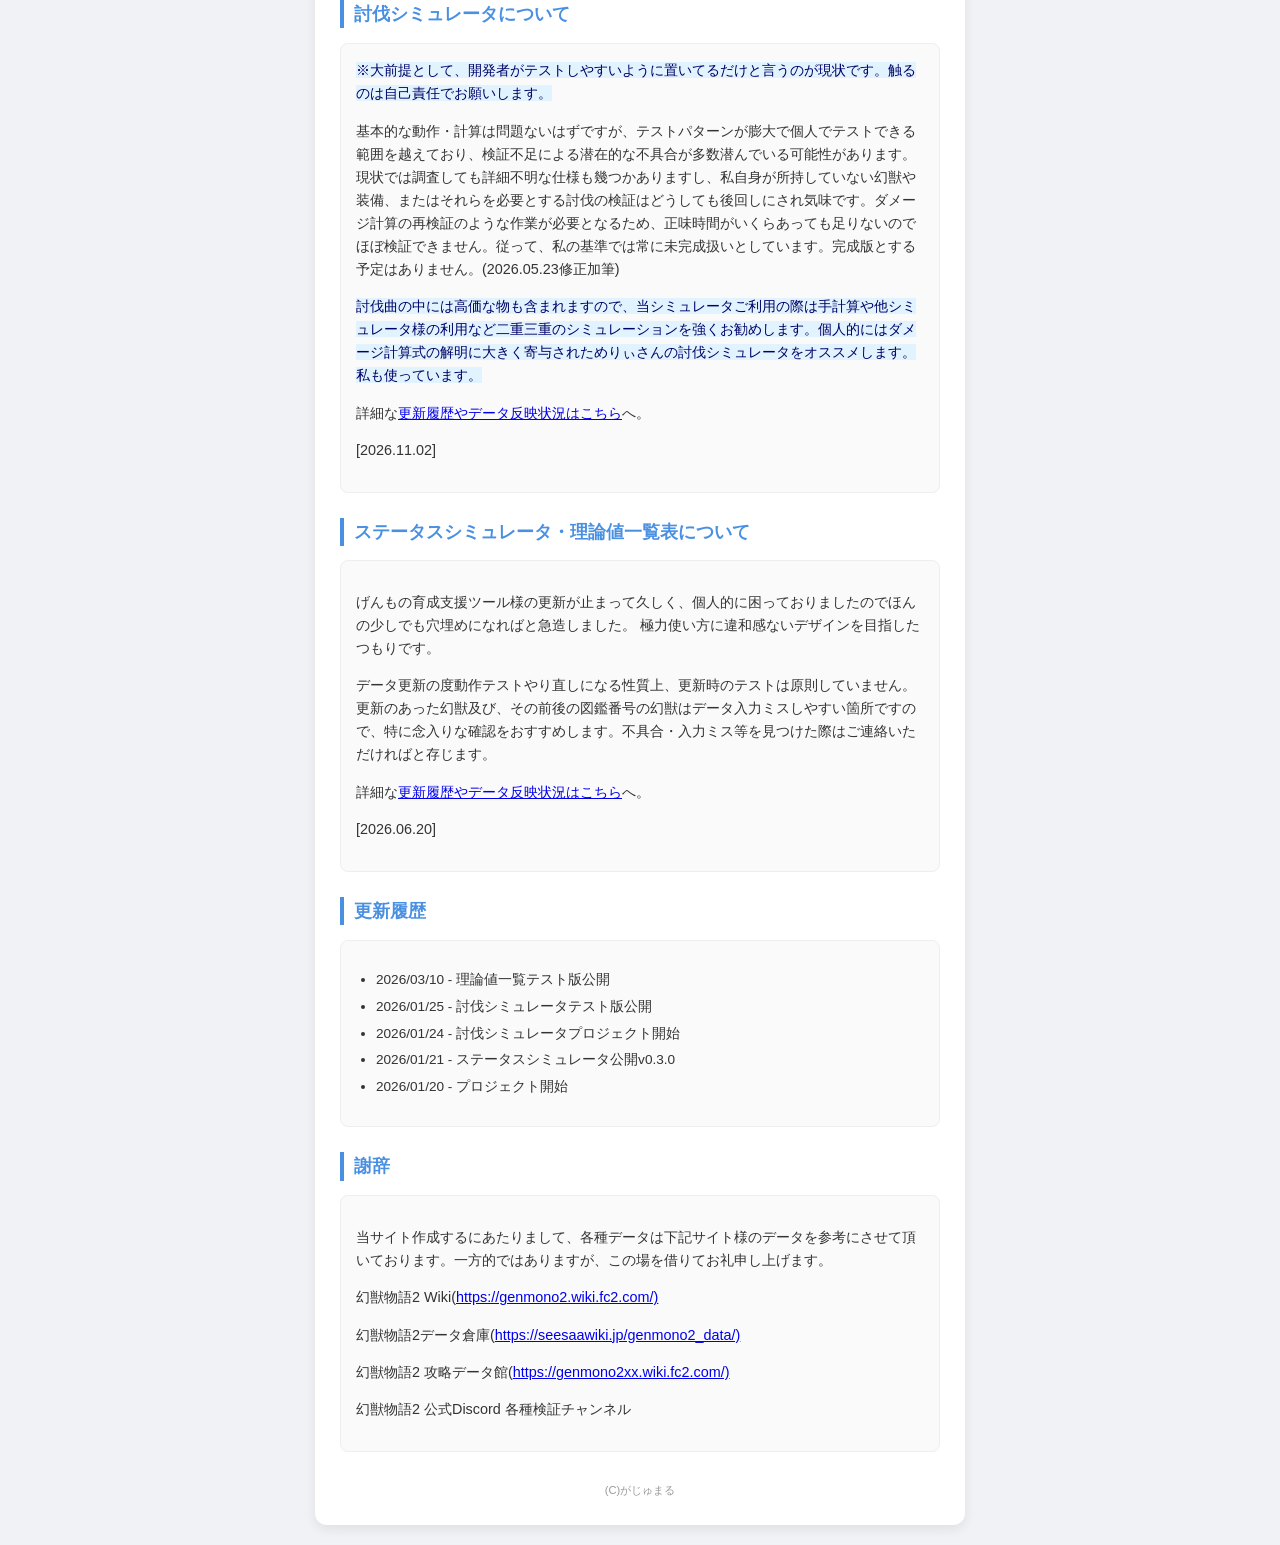
==== commit 26723e19: "data: update 綿雪小兵変化先追加対応" ====
--- a/index.html
+++ b/index.html
@@ -53,7 +53,7 @@
 
     <div class="nav-card">
         <a href="StatusSimulator.html" class="nav-link">ステータスシミュレーター<br>v0.4.17</a>
-        <p style="font-size: 0.8rem; color: #666; margin-top: 5px;">[2026/11/02　図鑑番号:～1004]</p>
+        <p style="font-size: 0.8rem; color: #666; margin-top: 5px;">[2026/11/16　図鑑番号:～1004]</p>
     </div>
 
 
@@ -86,7 +86,7 @@
 <s><B>特に討伐シミュレータはデータ設計時点から癖強めのミスをしている</B>ため、再利用すると私が大変恥ずかしい思いをするので絶対におやめください。悪い見本として見る分にはどうぞ。(2026.05.23修正加筆)</s><br><br>
 上記討伐シミュレータの一部データ構造について構造自体を再編しました。(2026.05.24追記)<br><br>
 
-<!--<s>また申し訳ないついでにそのうち広告も表示されるかもしれません。邪魔なようであれば極力小さくしたり追いやったりしてみますのでご容赦ください。</s><span class="status-warning">プレビューしたところ思った以上に広告が邪魔過ぎだったので、広告を出さない方向で運用できるようにしますが、-->また現状有料サーバーを間借りしているため将来的に移転も検討しています。その際には保存した入力データが飛んでしまう事だけご了承頂ければと思います。討伐シミュレータの方は全幻獣データの保存機能で、ステータスシミュレータは数値メモなどで対応ください。</span></p>
+<!--<s>また申し訳ないついでにそのうち広告も表示されるかもしれません。邪魔なようであれば極力小さくしたり追いやったりしてみますのでご容赦ください。</s><span class="status-warning">プレビューしたところ思った以上に広告が邪魔過ぎだったので、広告を出さない方向で運用できるようにしますが、-->また現状有料サーバーを間借りしているため将来的に移転も検討しています。その際には保存した入力データが飛んでしまう事だけご了承頂ければと思います。討伐シミュレータの方は全幻獣データの保存機能で、ステータスシミュレータは数値をメモするなどで対応ください。</span></p>
 <p>
 あくまで実験的シミュレータとして、手計算の補助と考えてご利用いただければと思います。個人の趣味の範囲での開発ですが、皆様の幻獣育成のお役に立てれば幸いです。</p>
 <p>[2026.01.26]</p>
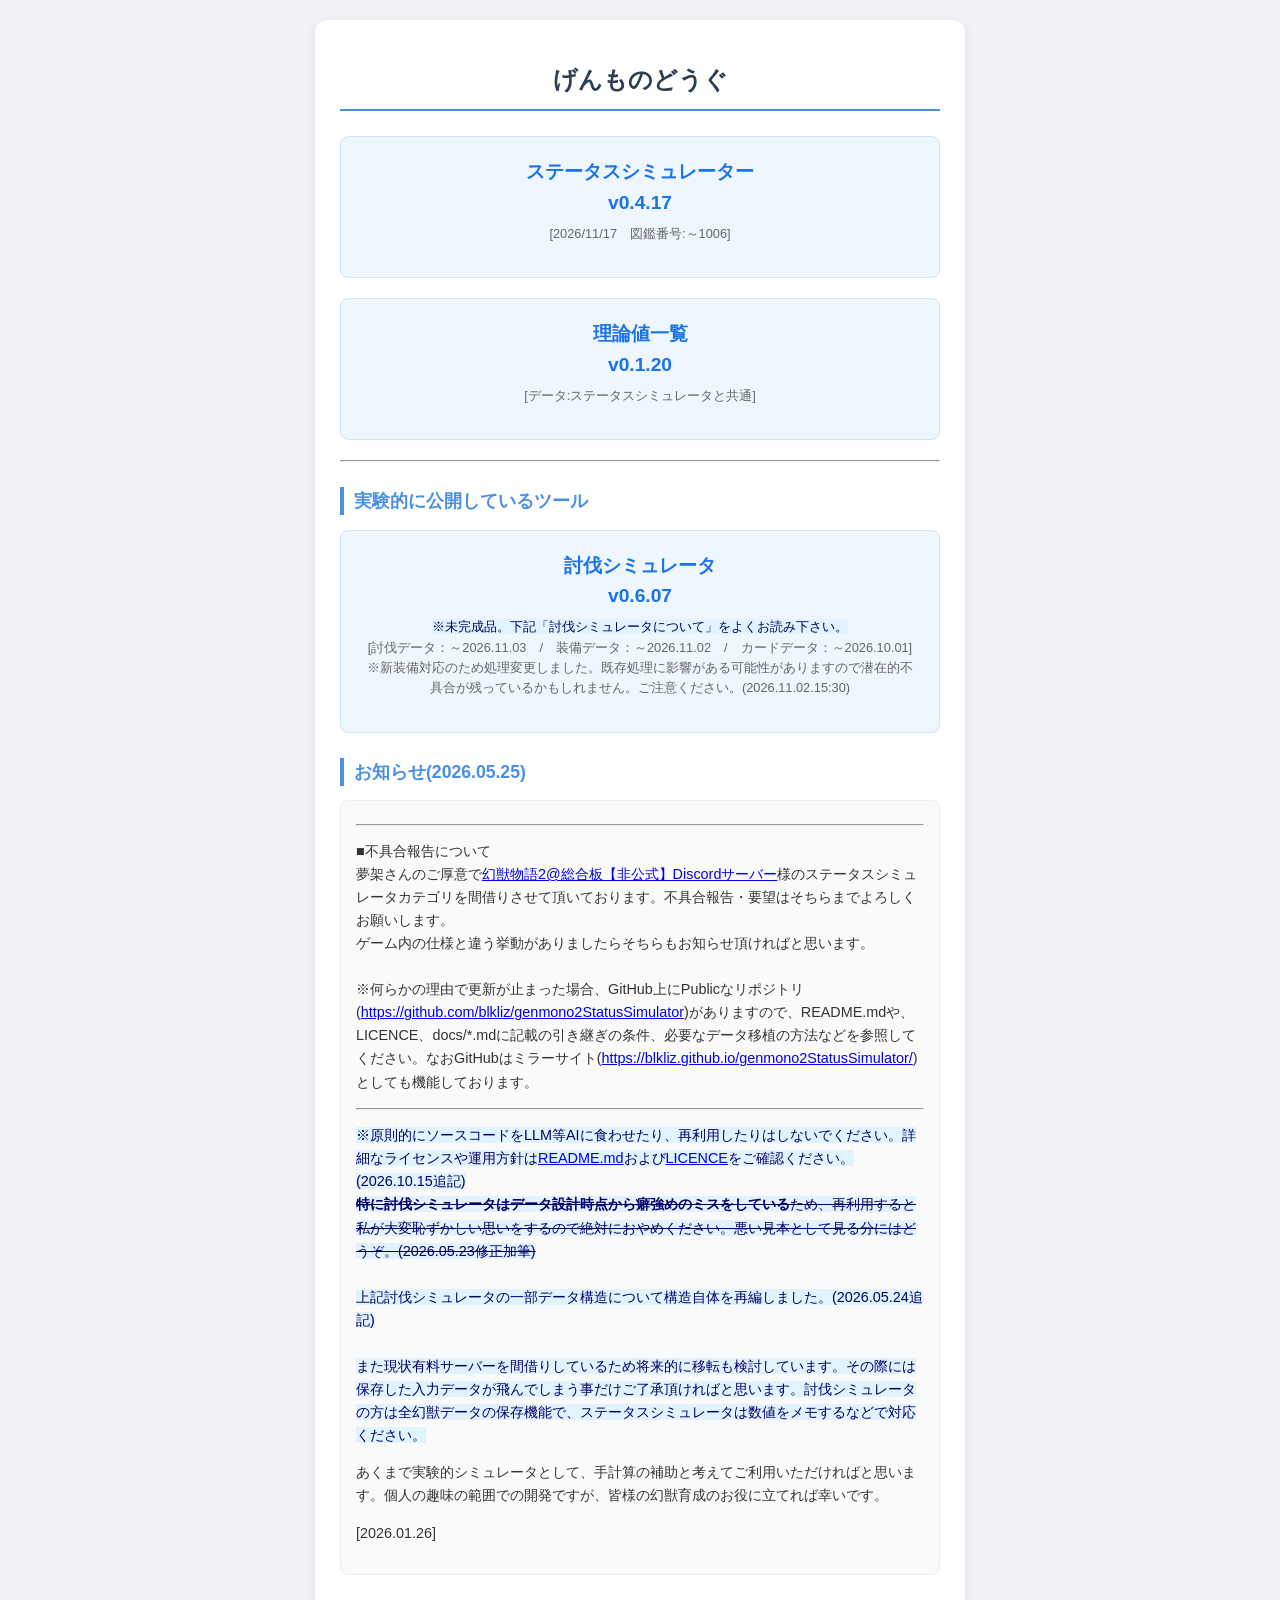
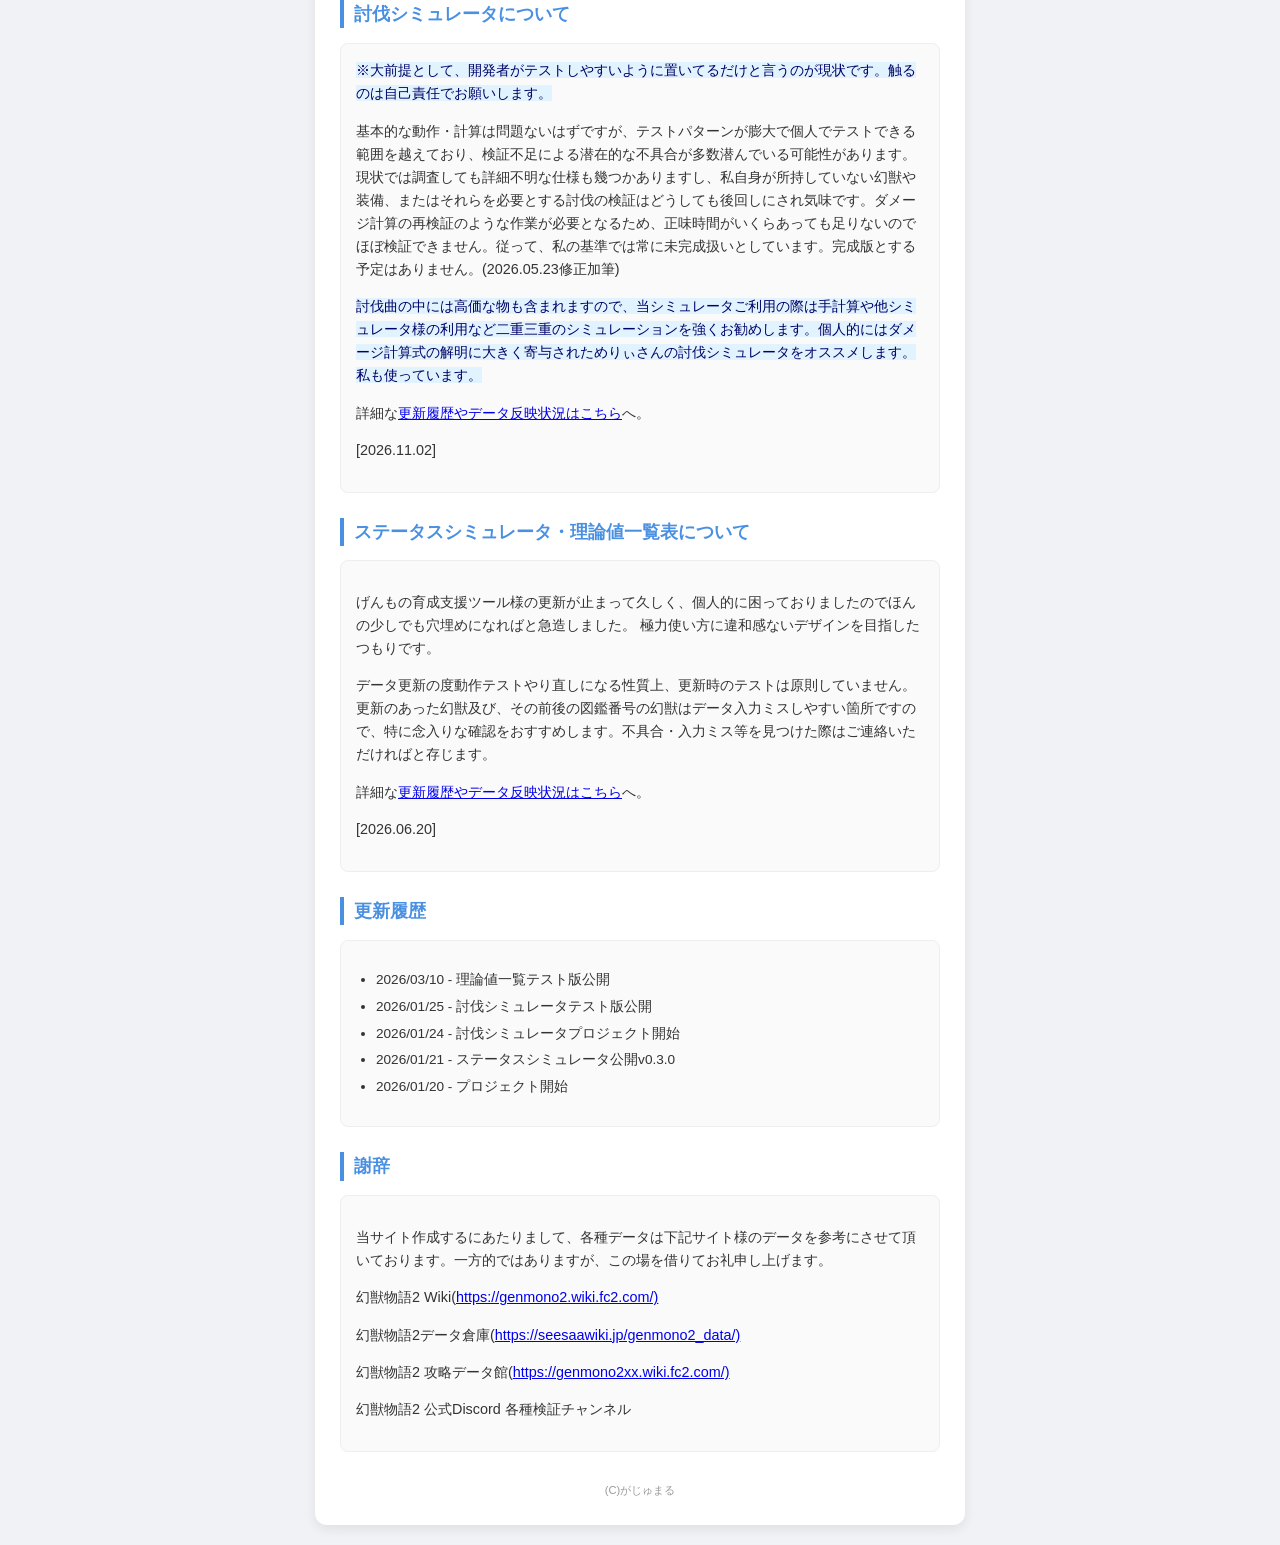
==== commit 7d4b4b02: "data: add 納骨堂の爪牙、納骨堂の葬神追加" ====
--- a/index.html
+++ b/index.html
@@ -53,7 +53,7 @@
 
     <div class="nav-card">
         <a href="StatusSimulator.html" class="nav-link">ステータスシミュレーター<br>v0.4.17</a>
-        <p style="font-size: 0.8rem; color: #666; margin-top: 5px;">[2026/11/16　図鑑番号:～1004]</p>
+        <p style="font-size: 0.8rem; color: #666; margin-top: 5px;">[2026/11/17　図鑑番号:～1006]</p>
     </div>
 
 
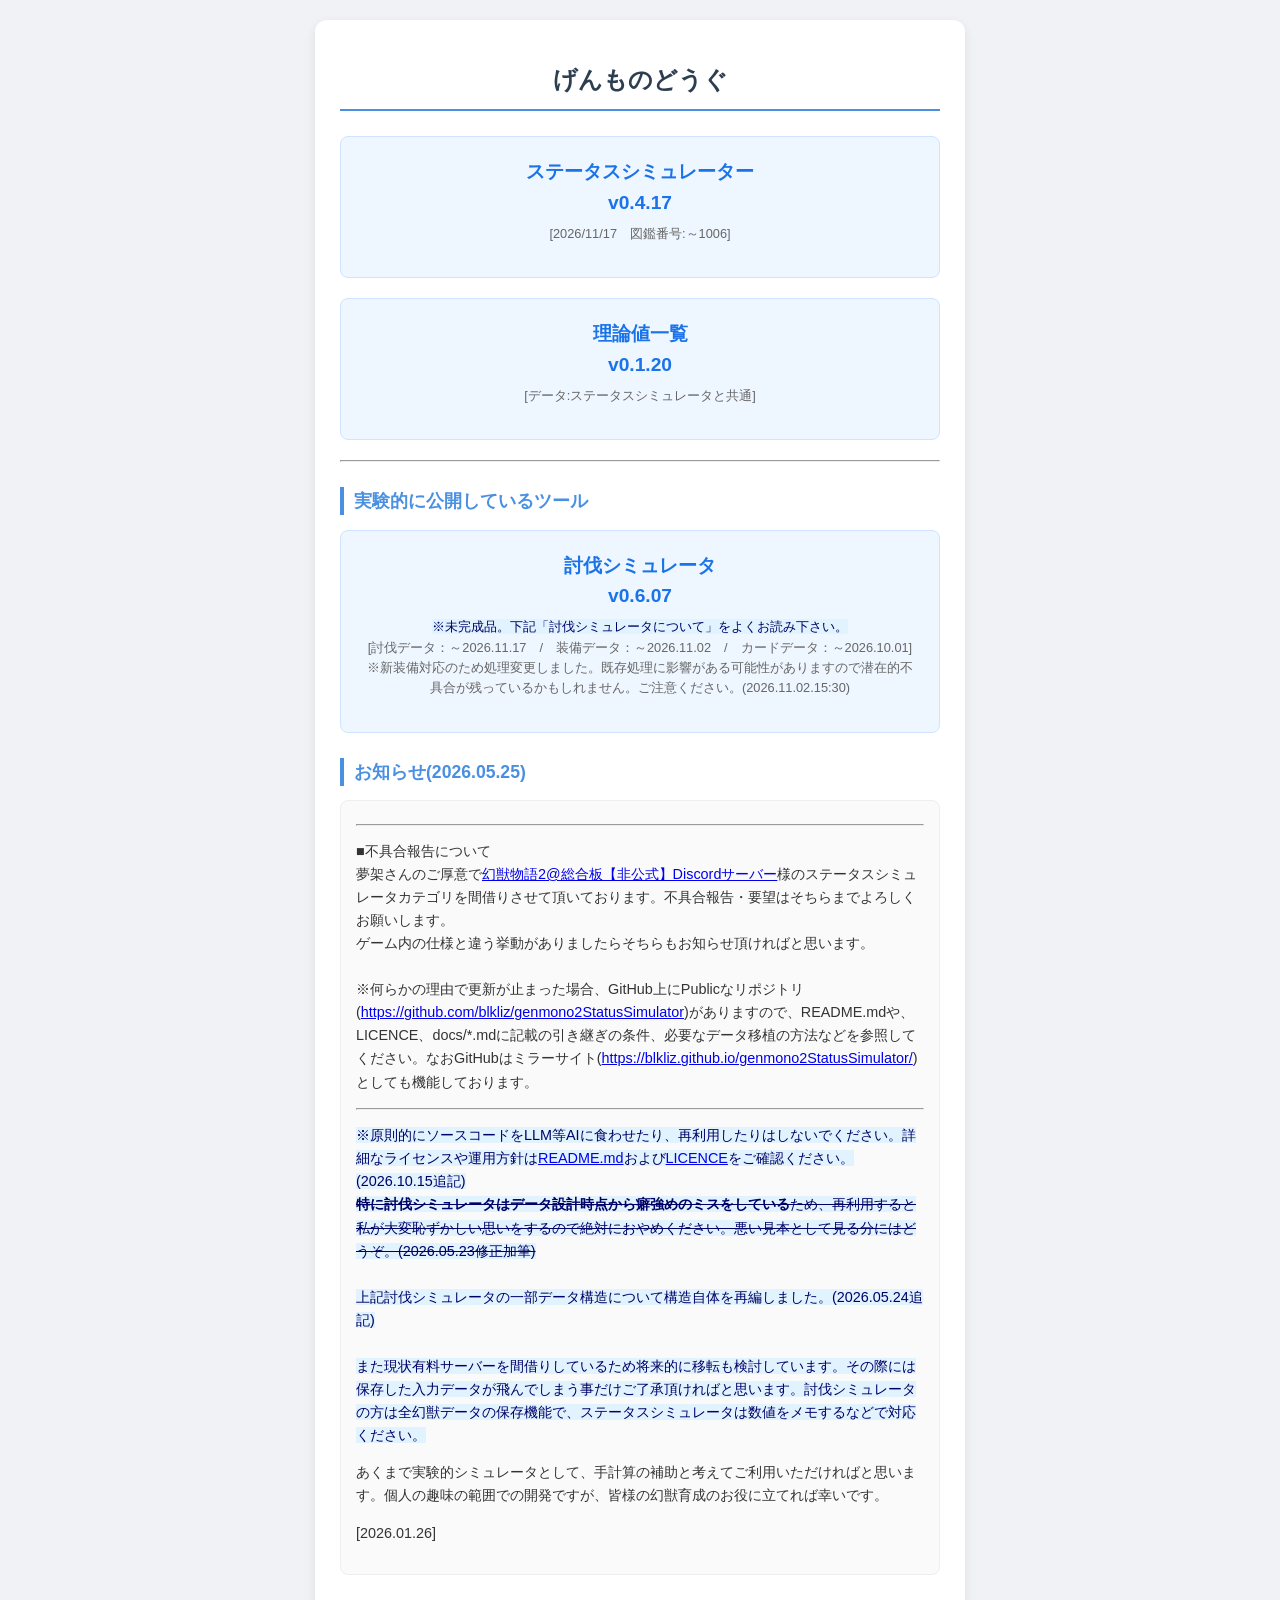
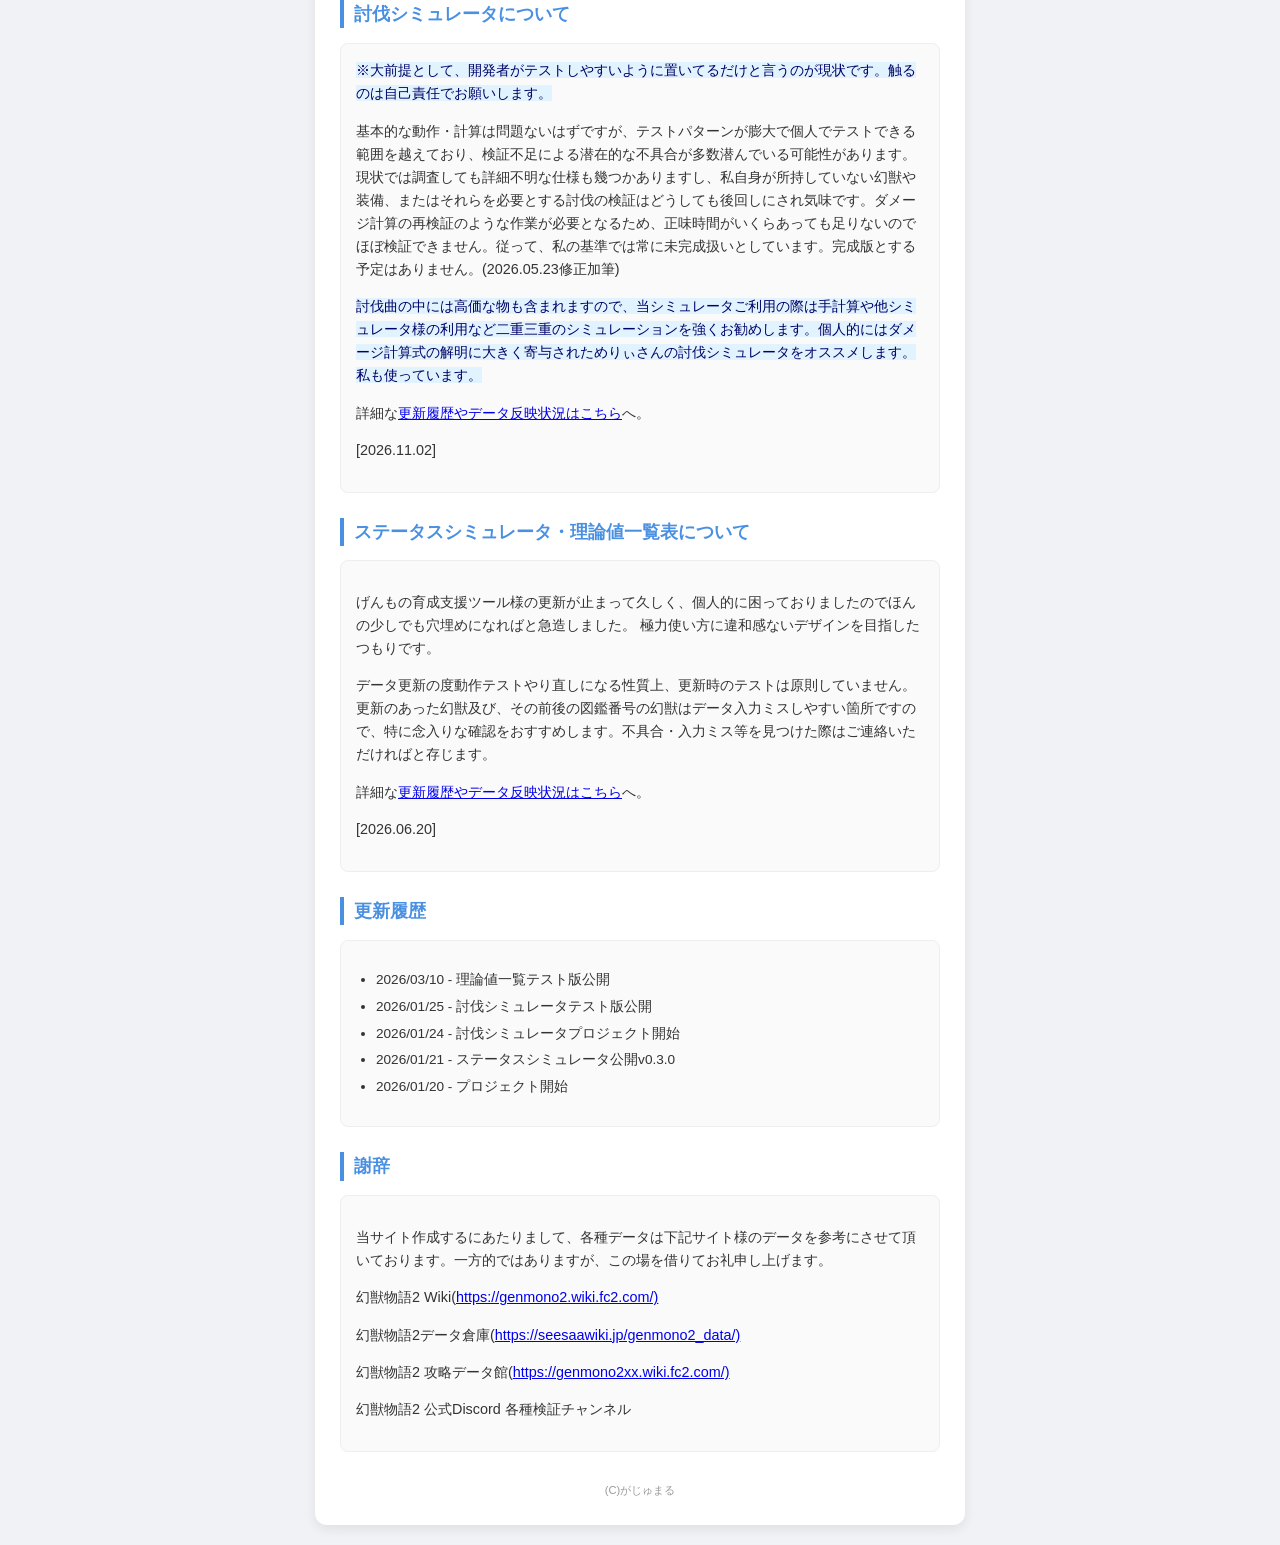
==== commit fe0f63e6: "data: add イベント「葬神の冥路」関連討伐データ追加 (錯乱した猫の使い魔は保留)" ====
--- a/index.html
+++ b/index.html
@@ -68,7 +68,7 @@
     <div class="nav-card">
         <a href="battle_Simulator.htm" class="nav-link">討伐シミュレータ<BR>v0.6.07</a>
         <p style="font-size: 0.8rem; color: #666; margin-top: 5px;"><span class="status-warning">※未完成品。下記「討伐シミュレータについて」をよくお読み下さい。</span>
-<br>[討伐データ：～2026.11.03　/　装備データ：～2026.11.02　/　カードデータ：～2026.10.01]<br>
+<br>[討伐データ：～2026.11.17　/　装備データ：～2026.11.02　/　カードデータ：～2026.10.01]<br>
 ※新装備対応のため処理変更しました。既存処理に影響がある可能性がありますので潜在的不具合が残っているかもしれません。ご注意ください。(2026.11.02.15:30)
 </p>
     </div>
